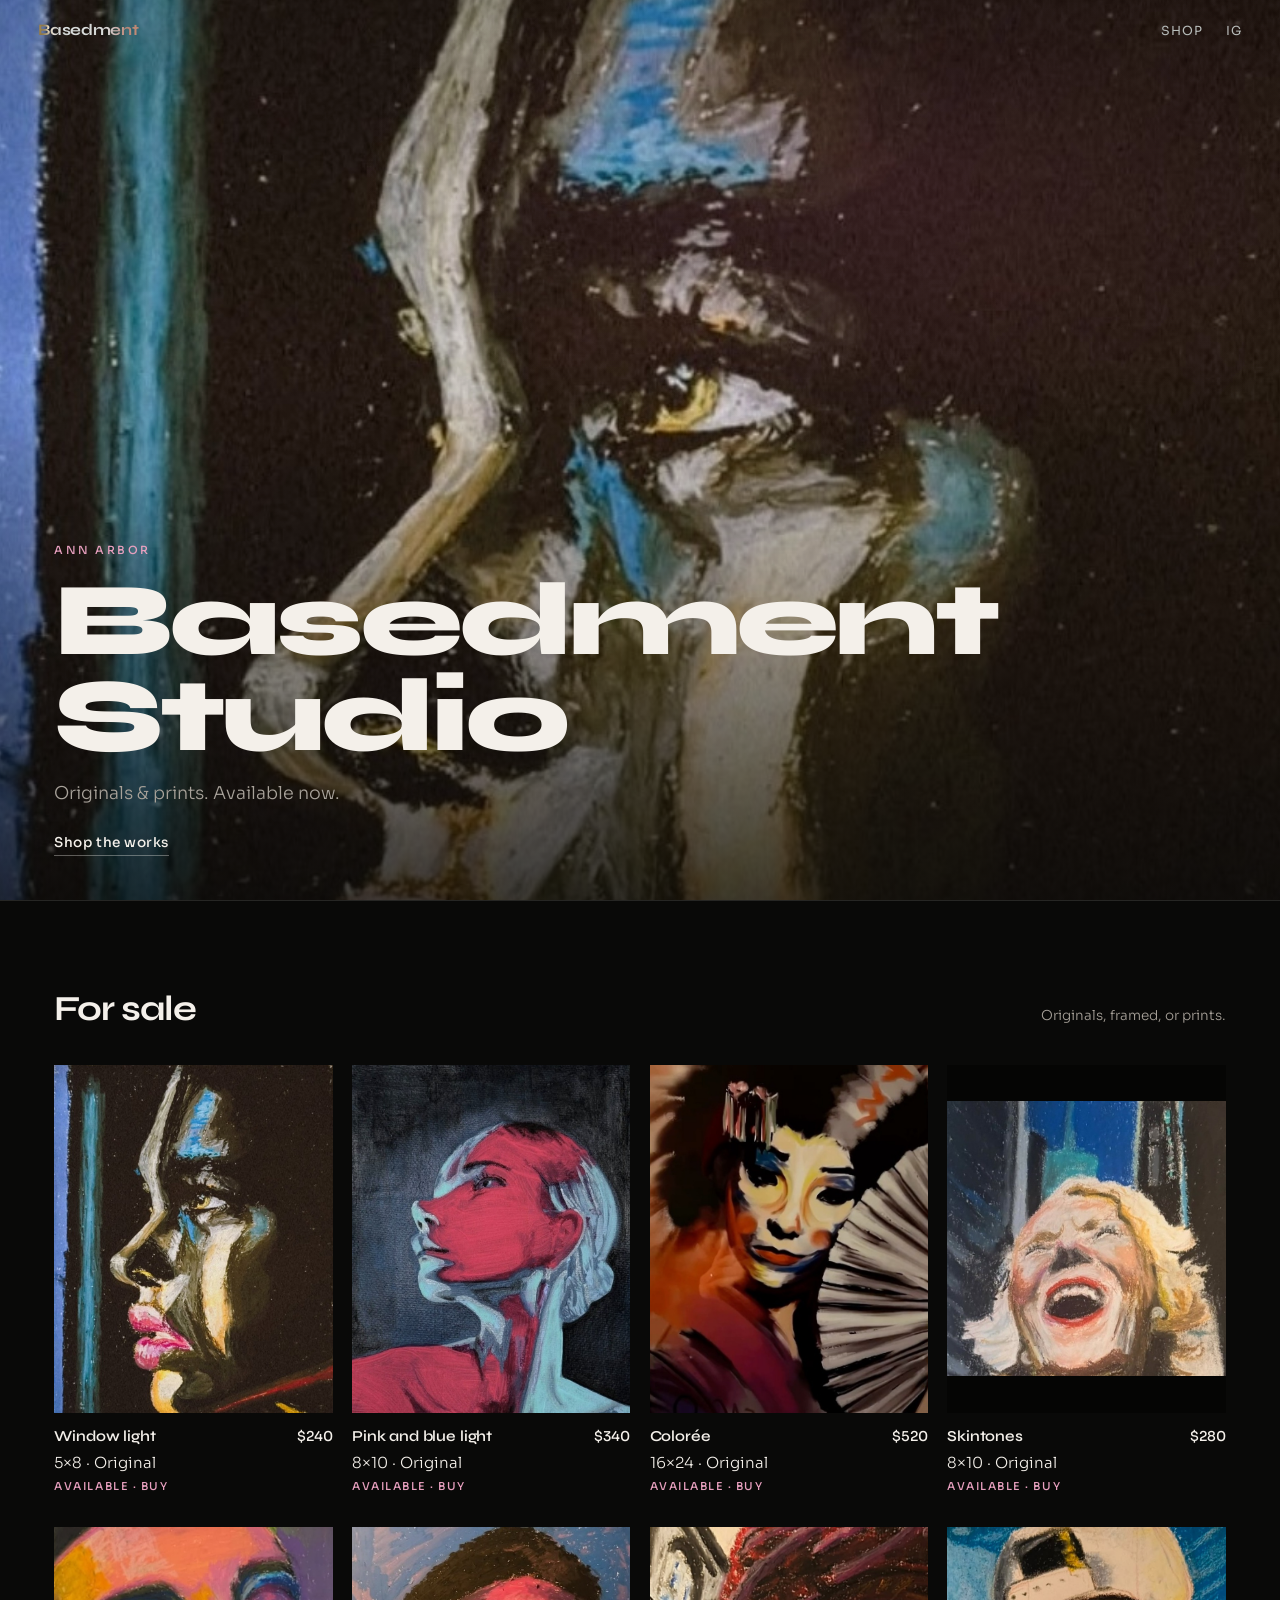
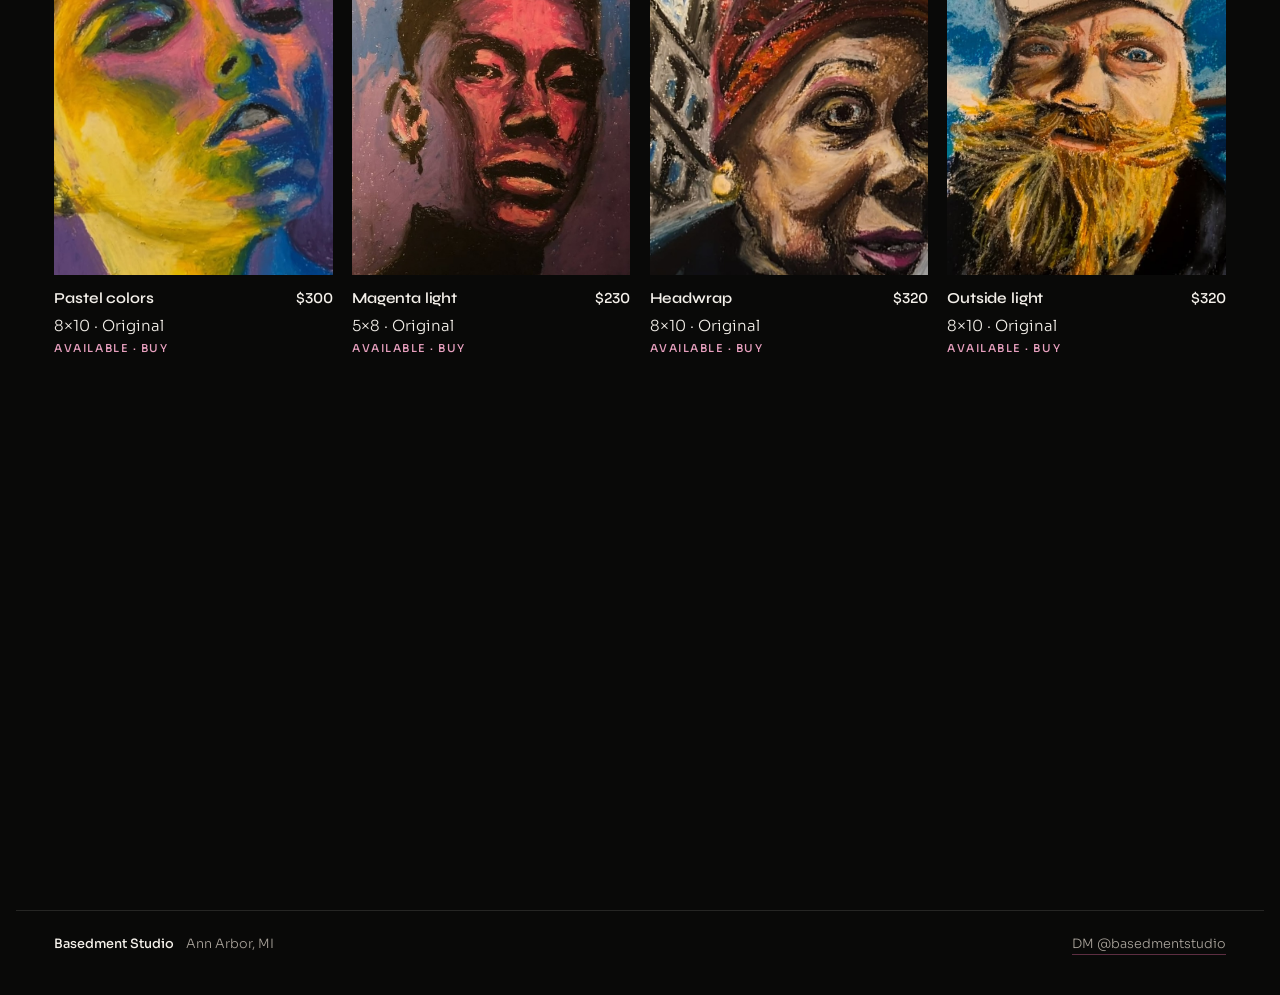
==== index.html @ 653992c4 "Mobile-first shop: sizes, framed/print pricing, fullscreen modal - Remove Warm light - Show size on " ====
<!DOCTYPE html>
<html lang="en">
  <head>
    <meta charset="utf-8" />
    <meta name="viewport" content="width=device-width, initial-scale=1, viewport-fit=cover" />
    <title>Basedment Studio — Works for sale</title>
    <meta
      name="description"
      content="Basedment Studio, Ann Arbor. Original paintings and prints for sale. Buy with Apple Pay or DM @basedmentstudio."
    />
    <meta name="theme-color" content="#090908" />
    <link rel="canonical" href="https://dlarbi.github.io/basedment-studios/" />
    <meta property="og:type" content="website" />
    <meta property="og:title" content="Basedment Studio" />
    <meta property="og:description" content="Originals and prints from Ann Arbor. Available now." />
    <meta property="og:image" content="https://dlarbi.github.io/basedment-studios/assets/og.jpg" />
    <meta property="og:url" content="https://dlarbi.github.io/basedment-studios/" />
    <meta name="twitter:card" content="summary_large_image" />
    <meta name="twitter:title" content="Basedment Studio" />
    <meta name="twitter:description" content="Originals and prints from Ann Arbor. Available now." />
    <meta name="twitter:image" content="https://dlarbi.github.io/basedment-studios/assets/og.jpg" />
    <link rel="icon" href="assets/og.jpg" type="image/jpeg" />
    <link rel="preconnect" href="https://fonts.googleapis.com" />
    <link rel="preconnect" href="https://fonts.gstatic.com" crossorigin />
    <link
      href="https://fonts.googleapis.com/css2?family=Syne:wght@500;600;700;800&family=Sora:wght@300;400;500;600&display=swap"
      rel="stylesheet"
    />
    <link rel="stylesheet" href="styles.css" />
  </head>
  <body>
    <a class="skip" href="#shop">Skip to shop</a>

    <header class="nav">
      <a class="nav__brand" href="#top">Basedment</a>
      <nav class="nav__links" aria-label="Primary">
        <a href="#shop">Shop</a>
        <a href="https://www.instagram.com/basedmentstudio/" target="_blank" rel="noopener noreferrer">IG</a>
      </nav>
    </header>

    <main id="top">
      <section class="hero" aria-label="Basedment Studio">
        <div class="hero__stage">
          <img
            class="hero__img"
            src="assets/hero.jpg"
            alt="Window light — oil pastel portrait available for sale"
            width="865"
            height="1124"
            fetchpriority="high"
          />
        </div>
        <div class="hero__copy">
          <p class="hero__kicker">Ann Arbor</p>
          <h1>
            <span class="hero__line1">Basedment</span>
            <span class="hero__line2">Studio</span>
          </h1>
          <p class="hero__sub">Originals &amp; prints. Available now.</p>
          <a class="text-link" href="#shop">Shop the works</a>
        </div>
      </section>

      <section id="shop" class="shop">
        <div class="shop__head">
          <h2>For sale</h2>
          <p>Originals, framed, or prints.</p>
        </div>
        <ul class="grid" id="grid"></ul>
      </section>
    </main>

    <footer class="foot">
      <div>
        <strong>Basedment Studio</strong>
        <span>Ann Arbor, MI</span>
      </div>
      <a href="https://ig.me/m/basedmentstudio" target="_blank" rel="noopener noreferrer">DM @basedmentstudio</a>
    </footer>

    <dialog class="sheet" id="sheet" aria-labelledby="sheet-title">
      <div class="sheet__layout">
        <button type="button" class="sheet__close" id="sheet-close" aria-label="Close">Close</button>

        <figure class="sheet__media">
          <img id="sheet-img" src="" alt="" />
        </figure>

        <div class="sheet__body">
          <p class="sheet__status" id="sheet-status">Available</p>
          <h2 id="sheet-title"></h2>
          <p class="sheet__meta" id="sheet-meta"></p>
          <p class="sheet__blurb" id="sheet-blurb"></p>

          <div class="sheet__prices" aria-label="Purchase options">
            <p class="sheet__prices-label">Choose an option</p>
            <div class="price-list" id="price-list"></div>
            <p class="sheet__print-note">Prints available in 5×8 or 8×10.</p>
          </div>

          <div class="sheet__actions">
            <button type="button" class="apple-pay" id="apple-pay" aria-label="Buy with Apple Pay">
              <span>Buy with</span>
              <span class="apple-pay__word">Apple&nbsp;Pay</span>
            </button>
            <button type="button" class="ghost-btn" id="learn-more">Learn more</button>
          </div>

          <div class="sheet__more" id="more-panel" hidden>
            <p>
              Each original is one of one, made in Ann Arbor.
              Prints ship in 5×8 or 8×10. Questions —
              <a href="https://ig.me/m/basedmentstudio" target="_blank" rel="noopener noreferrer">DM @basedmentstudio</a>.
            </p>
          </div>

          <p class="sheet__note" id="pay-note" hidden></p>
        </div>
      </div>
    </dialog>

    <script src="main.js" defer></script>
  </body>
</html>
---- styles.css ----
:root {
  --void: #090908;
  --ink: #121110;
  --fog: #a8a29a;
  --bone: #f4f0ea;
  --line: rgba(244, 240, 234, 0.12);
  --rose: #c45b8a;
  --rose-soft: #e8a0bf;
  --font-display: "Syne", system-ui, sans-serif;
  --font-body: "Sora", system-ui, sans-serif;
  --ease: cubic-bezier(0.22, 1, 0.36, 1);
  --pad: clamp(1.1rem, 3.5vw, 2.4rem);
  --max: 78rem;
}

*,
*::before,
*::after {
  box-sizing: border-box;
}

html {
  scroll-behavior: smooth;
}

body {
  margin: 0;
  min-height: 100vh;
  color: var(--bone);
  background: var(--void);
  font-family: var(--font-body);
  font-size: 0.95rem;
  font-weight: 300;
  line-height: 1.55;
  -webkit-font-smoothing: antialiased;
}

img {
  display: block;
  max-width: 100%;
  height: auto;
}

a {
  color: inherit;
}

.skip {
  position: absolute;
  left: -999px;
  top: 0;
  background: var(--bone);
  color: var(--void);
  padding: 0.7rem 1rem;
  z-index: 100;
}

.skip:focus {
  left: 1rem;
  top: 1rem;
}

/* Nav */
.nav {
  position: fixed;
  inset: 0 0 auto;
  z-index: 30;
  display: flex;
  align-items: baseline;
  justify-content: space-between;
  padding: 1.15rem var(--pad);
  mix-blend-mode: difference;
}

.nav__brand {
  font-family: var(--font-display);
  font-weight: 700;
  font-size: 1rem;
  letter-spacing: -0.02em;
  text-decoration: none;
}

.nav__links {
  display: flex;
  gap: 1.4rem;
}

.nav__links a {
  font-size: 0.78rem;
  font-weight: 400;
  letter-spacing: 0.08em;
  text-transform: uppercase;
  text-decoration: none;
  opacity: 0.85;
}

.nav__links a:hover {
  opacity: 1;
}

/* Hero — one composition */
.hero {
  min-height: 100svh;
  display: grid;
  grid-template-columns: 1fr;
  align-items: end;
  position: relative;
  overflow: hidden;
}

.hero__stage {
  position: absolute;
  inset: 0;
  background: var(--ink);
}

.hero__img {
  width: 100%;
  height: 100%;
  object-fit: cover;
  object-position: center 30%;
  transform: scale(1.04);
  animation: drift 22s var(--ease) infinite alternate;
  filter: saturate(1.05) contrast(1.03);
}

@keyframes drift {
  from {
    transform: scale(1.04) translate3d(0, 0, 0);
  }
  to {
    transform: scale(1.1) translate3d(-1.2%, -0.8%, 0);
  }
}

.hero__stage::after {
  content: "";
  position: absolute;
  inset: 0;
  background:
    linear-gradient(180deg, rgba(9, 9, 8, 0.25) 0%, rgba(9, 9, 8, 0.05) 40%, rgba(9, 9, 8, 0.78) 100%),
    radial-gradient(60% 45% at 70% 20%, rgba(196, 91, 138, 0.16), transparent 70%);
}

.hero__copy {
  position: relative;
  z-index: 1;
  width: min(100%, var(--max));
  margin: 0 auto;
  padding: 7rem var(--pad) 2.75rem;
}

.hero__kicker {
  margin: 0 0 0.85rem;
  font-size: 0.7rem;
  font-weight: 500;
  letter-spacing: 0.22em;
  text-transform: uppercase;
  color: var(--rose-soft);
  opacity: 0;
  animation: rise 0.9s var(--ease) 0.1s forwards;
}

.hero h1 {
  margin: 0;
  font-family: var(--font-display);
  font-weight: 800;
  font-size: clamp(3rem, 10vw, 6.5rem);
  line-height: 0.92;
  letter-spacing: -0.04em;
  max-width: 10ch;
  opacity: 0;
  animation: rise 1s var(--ease) 0.22s forwards;
}

.hero__sub {
  margin: 1rem 0 0;
  color: var(--fog);
  font-size: clamp(0.95rem, 2vw, 1.1rem);
  max-width: 24ch;
  opacity: 0;
  animation: rise 1s var(--ease) 0.36s forwards;
}

.text-link {
  display: inline-block;
  margin-top: 1.5rem;
  font-size: 0.85rem;
  font-weight: 500;
  letter-spacing: 0.04em;
  text-decoration: none;
  border-bottom: 1px solid rgba(244, 240, 234, 0.35);
  padding-bottom: 0.15rem;
  opacity: 0;
  animation: rise 1s var(--ease) 0.48s forwards;
}

.text-link:hover {
  border-color: var(--rose-soft);
  color: var(--rose-soft);
}

@keyframes rise {
  from {
    opacity: 0;
    transform: translateY(0.9rem);
  }
  to {
    opacity: 1;
    transform: translateY(0);
  }
}

/* Shop */
.shop {
  padding: clamp(3.5rem, 9vh, 5.5rem) 0 clamp(4rem, 10vh, 6rem);
  border-top: 1px solid var(--line);
}

.shop__head {
  width: min(100%, var(--max));
  margin: 0 auto 1.75rem;
  padding: 0 var(--pad);
  display: flex;
  align-items: baseline;
  justify-content: space-between;
  gap: 1rem;
  flex-wrap: wrap;
}

.shop__head h2 {
  margin: 0;
  font-family: var(--font-display);
  font-weight: 700;
  font-size: clamp(1.6rem, 3.5vw, 2.2rem);
  letter-spacing: -0.03em;
}

.shop__head p {
  margin: 0;
  color: var(--fog);
  font-size: 0.85rem;
}

.grid {
  list-style: none;
  margin: 0 auto;
  padding: 0 var(--pad);
  width: min(100%, var(--max));
  display: grid;
  grid-template-columns: repeat(2, 1fr);
  gap: clamp(1.25rem, 2.5vw, 2rem) clamp(0.75rem, 1.5vw, 1.25rem);
}

@media (min-width: 800px) {
  .grid {
    grid-template-columns: repeat(3, 1fr);
  }
}

@media (min-width: 1200px) {
  .grid {
    grid-template-columns: repeat(4, 1fr);
  }
}

.card {
  margin: 0;
  padding: 0;
  background: transparent;
  border: 0;
  width: 100%;
  text-align: left;
  color: inherit;
  cursor: pointer;
  font: inherit;
  opacity: 0;
  transform: translateY(1rem);
  transition: opacity 0.65s var(--ease), transform 0.65s var(--ease);
}

.card.is-in {
  opacity: 1;
  transform: none;
}

.card__frame {
  overflow: hidden;
  background: #050504;
  aspect-ratio: 4 / 5;
  display: grid;
  place-items: center;
}

.card__frame img {
  width: 100%;
  height: 100%;
  object-fit: contain;
  transition: transform 0.8s var(--ease);
}

.card:hover img,
.card:focus-visible img {
  transform: scale(1.02);
}

.card__meta {
  display: grid;
  gap: 0.2rem;
  padding-top: 0.75rem;
}

.card__row {
  display: flex;
  justify-content: space-between;
  align-items: baseline;
  gap: 0.5rem;
}

.card__title {
  font-family: var(--font-display);
  font-weight: 600;
  font-size: 0.95rem;
  letter-spacing: -0.01em;
}

.card__price {
  font-size: 0.85rem;
  font-weight: 500;
  white-space: nowrap;
}

.card__avail {
  font-size: 0.68rem;
  font-weight: 500;
  letter-spacing: 0.14em;
  text-transform: uppercase;
  color: var(--rose-soft);
}

/* Footer */
.foot {
  width: min(100%, var(--max));
  margin: 0 auto;
  padding: 1.5rem var(--pad) 2.5rem;
  display: flex;
  justify-content: space-between;
  gap: 1rem;
  flex-wrap: wrap;
  border-top: 1px solid var(--line);
  font-size: 0.8rem;
  color: var(--fog);
}

.foot div {
  display: flex;
  gap: 0.75rem;
  flex-wrap: wrap;
}

.foot strong {
  color: var(--bone);
  font-weight: 500;
}

.foot a {
  text-decoration: none;
  border-bottom: 1px solid rgba(196, 91, 138, 0.45);
}

.foot a:hover {
  color: var(--rose-soft);
}

/* Product sheet */
.sheet {
  border: 0;
  padding: 0;
  width: min(96vw, 56rem);
  max-height: min(92vh, 44rem);
  background: var(--ink);
  color: var(--bone);
  box-shadow: 0 30px 80px rgba(0, 0, 0, 0.55);
}

.sheet::backdrop {
  background: rgba(9, 9, 8, 0.72);
  backdrop-filter: blur(6px);
}

.sheet__layout {
  display: grid;
  grid-template-columns: 1fr;
  position: relative;
}

@media (min-width: 760px) {
  .sheet__layout {
    grid-template-columns: 1.05fr 0.95fr;
    min-height: 28rem;
  }
}

.sheet__close {
  position: absolute;
  top: 0.65rem;
  right: 0.75rem;
  z-index: 2;
  width: 2.2rem;
  height: 2.2rem;
  border: 0;
  background: rgba(9, 9, 8, 0.45);
  color: var(--bone);
  font-size: 1.4rem;
  line-height: 1;
  cursor: pointer;
}

.sheet__media {
  margin: 0;
  background: #050504;
  min-height: 16rem;
  display: grid;
  place-items: center;
}

.sheet__media img {
  width: 100%;
  height: auto;
  max-height: min(52vh, 28rem);
  object-fit: contain;
}

@media (min-width: 760px) {
  .sheet__media {
    position: relative;
    min-height: 100%;
    place-items: stretch;
  }

  .sheet__media img {
    max-height: none;
    height: 100%;
    width: 100%;
    object-fit: contain;
    position: absolute;
    inset: 0;
  }
}

.sheet__body {
  padding: clamp(1.25rem, 3vw, 2rem);
  display: flex;
  flex-direction: column;
  justify-content: center;
}

.sheet__status {
  margin: 0 0 0.55rem;
  font-size: 0.68rem;
  font-weight: 500;
  letter-spacing: 0.16em;
  text-transform: uppercase;
  color: var(--rose-soft);
}

.sheet__body h2 {
  margin: 0;
  font-family: var(--font-display);
  font-weight: 700;
  font-size: clamp(1.6rem, 3vw, 2.1rem);
  letter-spacing: -0.03em;
  line-height: 1.05;
}

.sheet__meta {
  margin: 0.45rem 0 0;
  color: var(--fog);
  font-size: 0.85rem;
}

.sheet__price {
  margin: 1rem 0 0;
  font-family: var(--font-display);
  font-weight: 600;
  font-size: 1.35rem;
  letter-spacing: -0.02em;
}

.sheet__blurb {
  margin: 0.75rem 0 0;
  color: var(--fog);
  font-size: 0.9rem;
  max-width: 34ch;
}

.sheet__actions {
  display: grid;
  gap: 0.65rem;
  margin-top: 1.5rem;
}

.apple-pay {
  appearance: none;
  border: 0;
  border-radius: 0.5rem;
  background: #000;
  color: #fff;
  height: 2.85rem;
  padding: 0 1rem;
  display: inline-flex;
  align-items: center;
  justify-content: center;
  gap: 0.35rem;
  font-family: -apple-system, BlinkMacSystemFont, "SF Pro Text", "Sora", sans-serif;
  font-size: 1rem;
  font-weight: 500;
  cursor: pointer;
  box-shadow: inset 0 0 0 0.5px rgba(255, 255, 255, 0.2);
  transition: transform 0.2s var(--ease), opacity 0.2s var(--ease);
}

.apple-pay:hover {
  opacity: 0.92;
}

.apple-pay:active {
  transform: scale(0.985);
}

.apple-pay__word {
  font-weight: 600;
  letter-spacing: -0.01em;
}

.ghost-btn {
  appearance: none;
  border: 1px solid var(--line);
  background: transparent;
  color: var(--bone);
  height: 2.65rem;
  font-family: var(--font-body);
  font-size: 0.85rem;
  font-weight: 500;
  letter-spacing: 0.04em;
  cursor: pointer;
  transition: border-color 0.2s var(--ease), color 0.2s var(--ease);
}

.ghost-btn:hover {
  border-color: rgba(244, 240, 234, 0.4);
}

.sheet__more {
  margin-top: 1rem;
  padding-top: 1rem;
  border-top: 1px solid var(--line);
  color: var(--fog);
  font-size: 0.85rem;
}

.sheet__more a {
  color: var(--rose-soft);
}

.sheet__note {
  margin: 1rem 0 0;
  padding: 0.85rem 0.95rem;
  background: rgba(196, 91, 138, 0.12);
  border: 1px solid rgba(196, 91, 138, 0.28);
  font-size: 0.82rem;
  color: var(--bone);
}

@media (prefers-reduced-motion: reduce) {
  html {
    scroll-behavior: auto;
  }

  .hero__img,
  .hero__kicker,
  .hero h1,
  .hero__sub,
  .text-link,
  .card,
  .card__frame img {
    animation: none !important;
    transition: none !important;
    opacity: 1 !important;
    transform: none !important;
  }
}
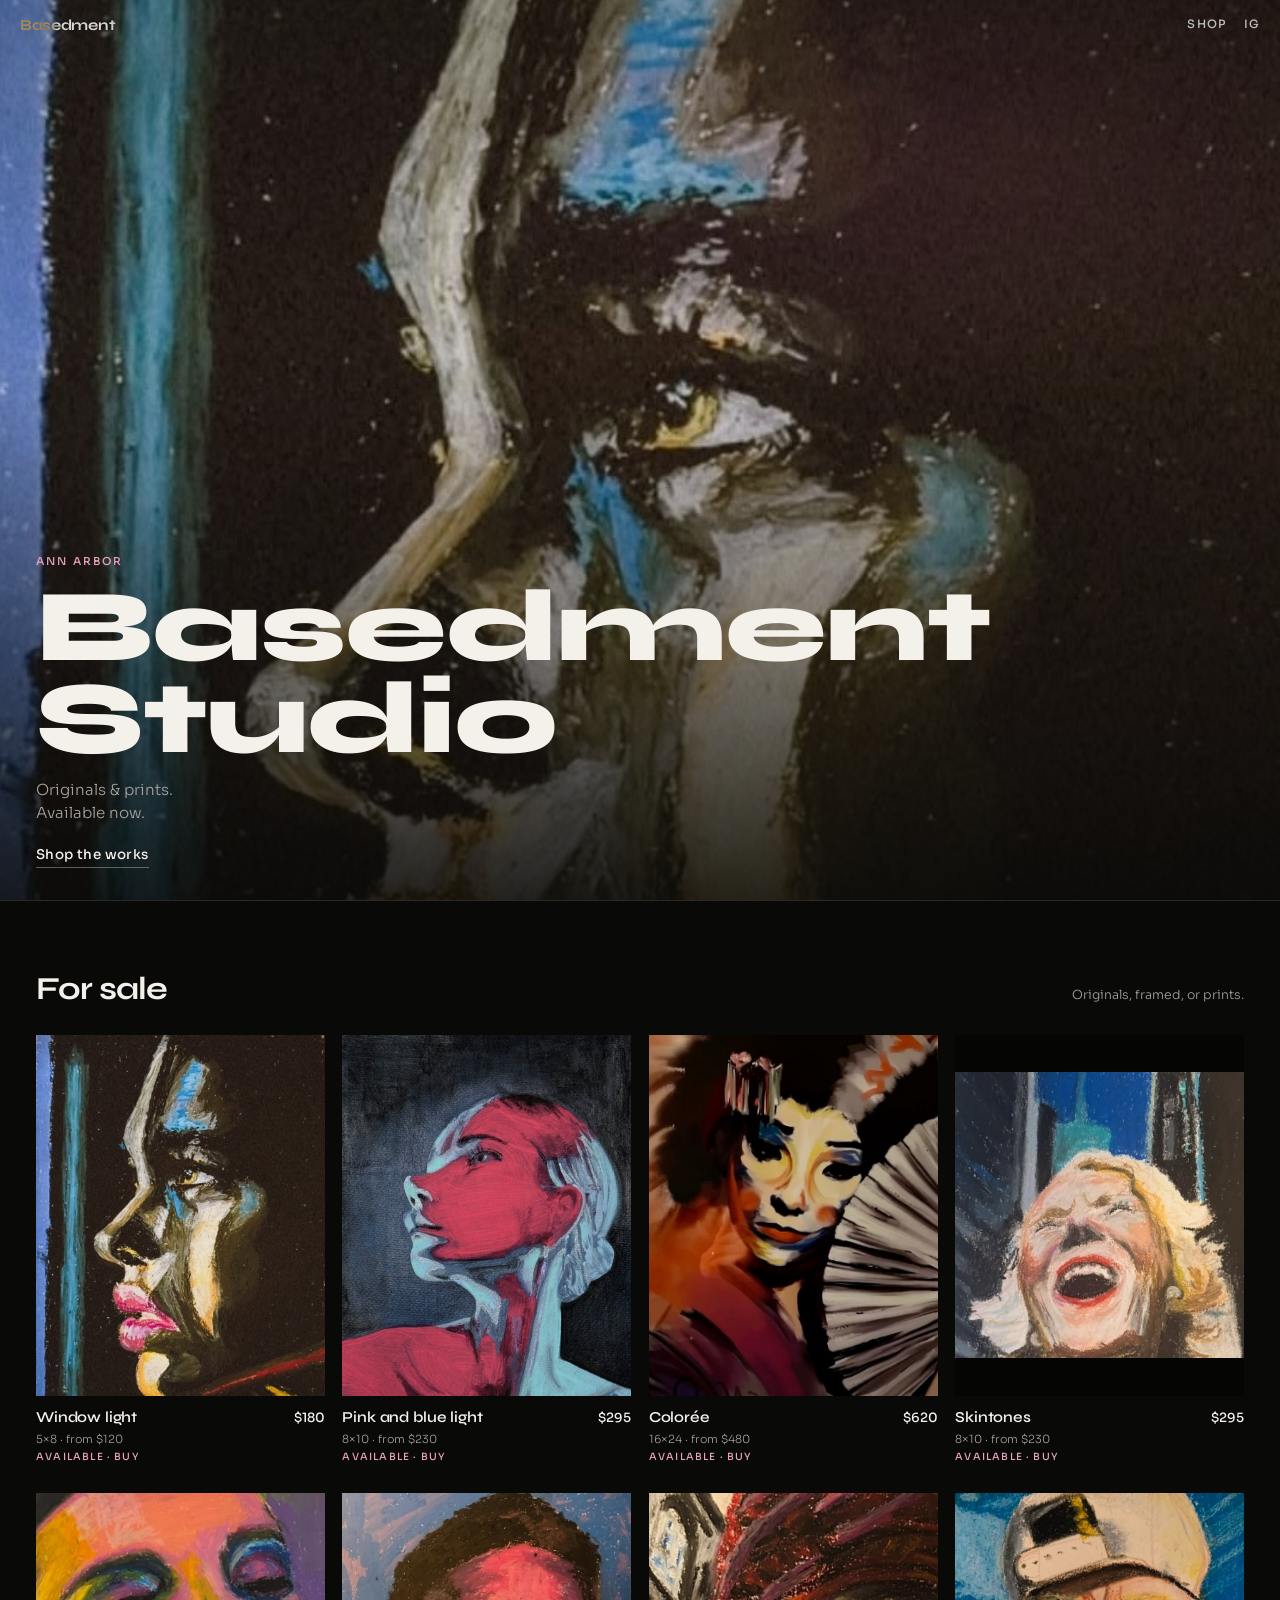
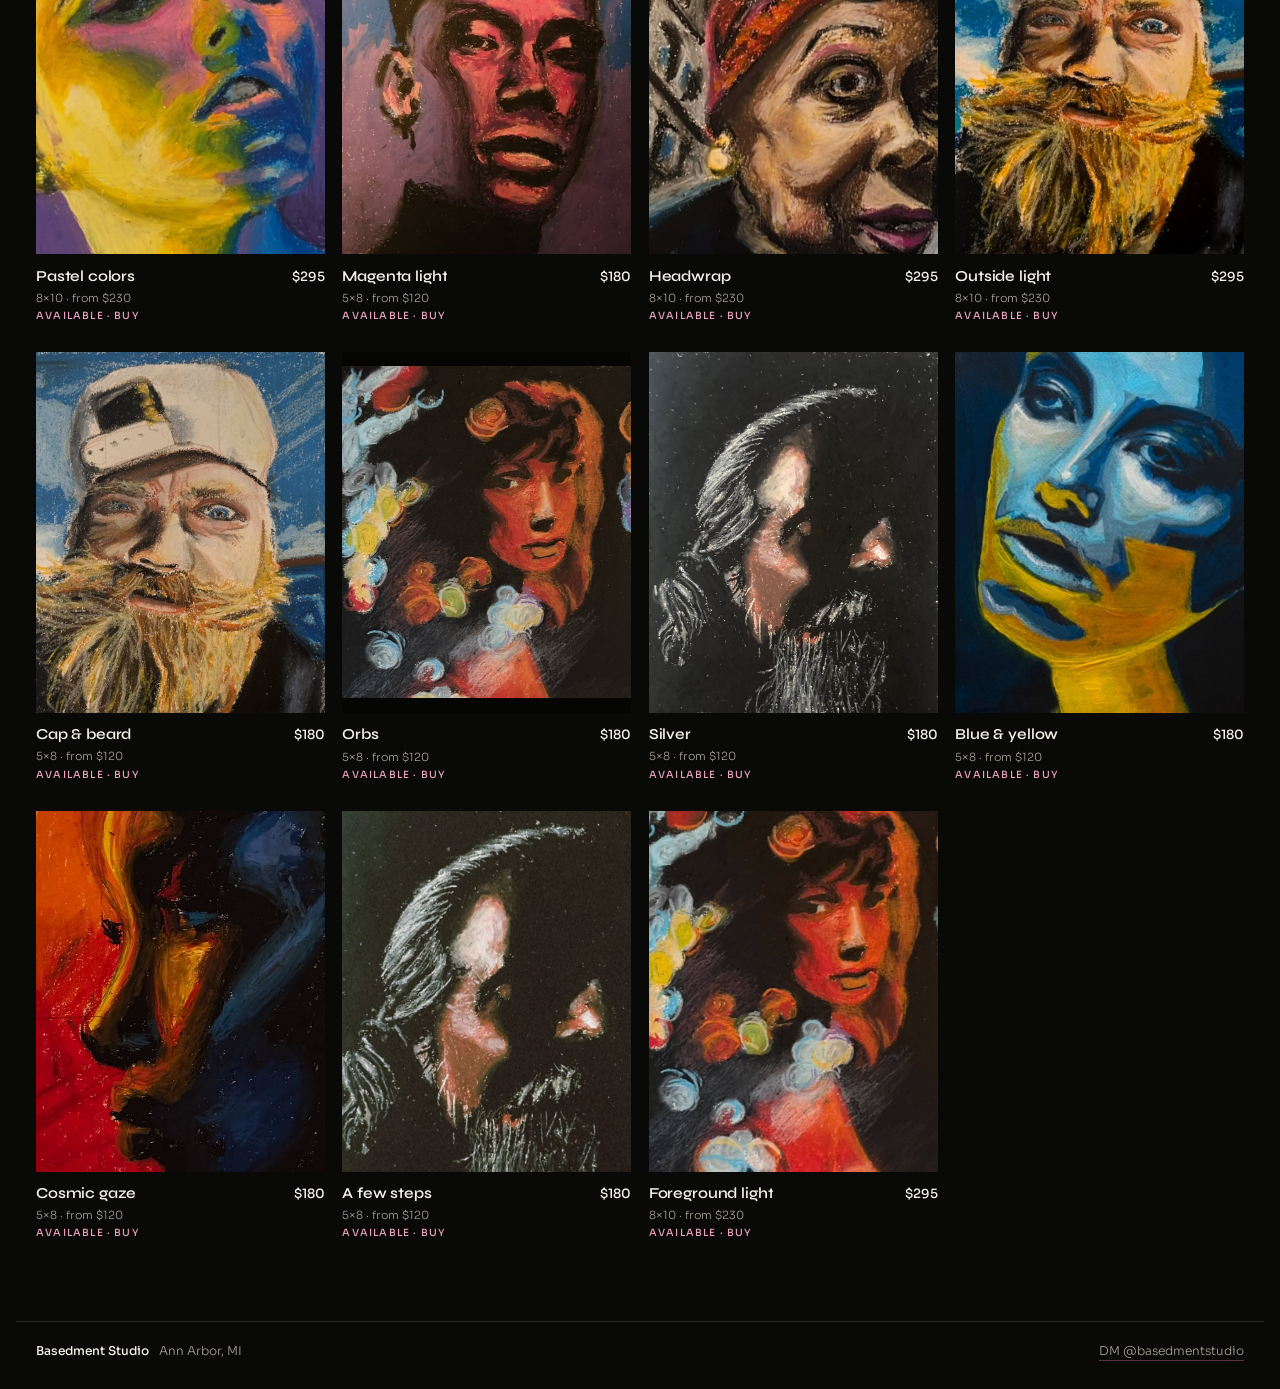
==== commit b0c9482b: "Fullscreen product sheet with bottom opacity overlay Art fills the viewport edge-to-edge; title, opt" ====
--- a/index.html
+++ b/index.html
@@ -26,7 +26,7 @@
       href="https://fonts.googleapis.com/css2?family=Syne:wght@500;600;700;800&family=Sora:wght@300;400;500;600&display=swap"
       rel="stylesheet"
     />
-    <link rel="stylesheet" href="styles.css" />
+    <link rel="stylesheet" href="styles.css?v=sheet-overlay" />
   </head>
   <body>
     <a class="skip" href="#shop">Skip to shop</a>
--- a/styles.css
+++ b/styles.css
@@ -3,13 +3,15 @@
   --ink: #121110;
   --fog: #a8a29a;
   --bone: #f4f0ea;
-  --line: rgba(244, 240, 234, 0.12);
+  --line: rgba(244, 240, 234, 0.14);
   --rose: #c45b8a;
   --rose-soft: #e8a0bf;
   --font-display: "Syne", system-ui, sans-serif;
   --font-body: "Sora", system-ui, sans-serif;
   --ease: cubic-bezier(0.22, 1, 0.36, 1);
-  --pad: clamp(1.1rem, 3.5vw, 2.4rem);
+  --pad: max(1rem, env(safe-area-inset-left, 0px));
+  --pad-r: max(1rem, env(safe-area-inset-right, 0px));
+  --pad-y: max(1rem, env(safe-area-inset-bottom, 0px));
   --max: 78rem;
 }
 
@@ -21,18 +23,24 @@
 
 html {
   scroll-behavior: smooth;
+  -webkit-text-size-adjust: 100%;
 }
 
 body {
   margin: 0;
-  min-height: 100vh;
+  min-height: 100svh;
   color: var(--bone);
   background: var(--void);
   font-family: var(--font-body);
   font-size: 0.95rem;
   font-weight: 300;
-  line-height: 1.55;
+  line-height: 1.5;
   -webkit-font-smoothing: antialiased;
+  overflow-x: hidden;
+}
+
+body.sheet-open {
+  overflow: hidden;
 }
 
 img {
@@ -66,43 +74,38 @@
   inset: 0 0 auto;
   z-index: 30;
   display: flex;
-  align-items: baseline;
+  align-items: center;
   justify-content: space-between;
-  padding: 1.15rem var(--pad);
+  padding: calc(0.85rem + env(safe-area-inset-top, 0px)) var(--pad-r) 0.85rem var(--pad);
   mix-blend-mode: difference;
 }
 
 .nav__brand {
   font-family: var(--font-display);
   font-weight: 700;
-  font-size: 1rem;
+  font-size: 0.95rem;
   letter-spacing: -0.02em;
   text-decoration: none;
 }
 
 .nav__links {
   display: flex;
-  gap: 1.4rem;
+  gap: 1.1rem;
 }
 
 .nav__links a {
-  font-size: 0.78rem;
-  font-weight: 400;
-  letter-spacing: 0.08em;
+  font-size: 0.72rem;
+  font-weight: 500;
+  letter-spacing: 0.1em;
   text-transform: uppercase;
   text-decoration: none;
-  opacity: 0.85;
-}
-
-.nav__links a:hover {
-  opacity: 1;
-}
-
-/* Hero — one composition */
+  opacity: 0.88;
+}
+
+/* Hero */
 .hero {
   min-height: 100svh;
   display: grid;
-  grid-template-columns: 1fr;
   align-items: end;
   position: relative;
   overflow: hidden;
@@ -118,18 +121,17 @@
   width: 100%;
   height: 100%;
   object-fit: cover;
-  object-position: center 30%;
-  transform: scale(1.04);
+  object-position: center 28%;
+  transform: scale(1.03);
   animation: drift 22s var(--ease) infinite alternate;
-  filter: saturate(1.05) contrast(1.03);
 }
 
 @keyframes drift {
   from {
-    transform: scale(1.04) translate3d(0, 0, 0);
+    transform: scale(1.03) translate3d(0, 0, 0);
   }
   to {
-    transform: scale(1.1) translate3d(-1.2%, -0.8%, 0);
+    transform: scale(1.08) translate3d(-1%, -0.6%, 0);
   }
 }
 
@@ -138,23 +140,25 @@
   position: absolute;
   inset: 0;
   background:
-    linear-gradient(180deg, rgba(9, 9, 8, 0.25) 0%, rgba(9, 9, 8, 0.05) 40%, rgba(9, 9, 8, 0.78) 100%),
-    radial-gradient(60% 45% at 70% 20%, rgba(196, 91, 138, 0.16), transparent 70%);
+    linear-gradient(180deg, rgba(9, 9, 8, 0.28) 0%, rgba(9, 9, 8, 0.08) 38%, rgba(9, 9, 8, 0.88) 100%),
+    radial-gradient(55% 40% at 75% 18%, rgba(196, 91, 138, 0.14), transparent 70%);
 }
 
 .hero__copy {
   position: relative;
   z-index: 1;
-  width: min(100%, var(--max));
+  width: 100%;
+  max-width: var(--max);
   margin: 0 auto;
-  padding: 7rem var(--pad) 2.75rem;
+  padding: 6.5rem var(--pad-r) calc(2rem + env(safe-area-inset-bottom, 0px)) var(--pad);
+  overflow: hidden;
 }
 
 .hero__kicker {
-  margin: 0 0 0.85rem;
-  font-size: 0.7rem;
-  font-weight: 500;
-  letter-spacing: 0.22em;
+  margin: 0 0 0.7rem;
+  font-size: 0.68rem;
+  font-weight: 500;
+  letter-spacing: 0.2em;
   text-transform: uppercase;
   color: var(--rose-soft);
   opacity: 0;
@@ -165,45 +169,48 @@
   margin: 0;
   font-family: var(--font-display);
   font-weight: 800;
-  font-size: clamp(3rem, 10vw, 6.5rem);
-  line-height: 0.92;
-  letter-spacing: -0.04em;
-  max-width: 10ch;
+  line-height: 0.9;
+  letter-spacing: -0.045em;
+  max-width: 100%;
   opacity: 0;
   animation: rise 1s var(--ease) 0.22s forwards;
 }
 
+.hero__line1,
+.hero__line2 {
+  display: block;
+  width: 100%;
+  font-size: clamp(2.35rem, 12.2vw, 6.4rem);
+  overflow-wrap: anywhere;
+  word-break: break-word;
+}
+
 .hero__sub {
-  margin: 1rem 0 0;
-  color: var(--fog);
-  font-size: clamp(0.95rem, 2vw, 1.1rem);
-  max-width: 24ch;
+  margin: 0.9rem 0 0;
+  color: var(--fog);
+  font-size: 0.95rem;
+  max-width: 18ch;
   opacity: 0;
   animation: rise 1s var(--ease) 0.36s forwards;
 }
 
 .text-link {
   display: inline-block;
-  margin-top: 1.5rem;
-  font-size: 0.85rem;
-  font-weight: 500;
-  letter-spacing: 0.04em;
+  margin-top: 1.25rem;
+  font-size: 0.84rem;
+  font-weight: 500;
+  letter-spacing: 0.03em;
   text-decoration: none;
   border-bottom: 1px solid rgba(244, 240, 234, 0.35);
-  padding-bottom: 0.15rem;
+  padding-bottom: 0.12rem;
   opacity: 0;
   animation: rise 1s var(--ease) 0.48s forwards;
-}
-
-.text-link:hover {
-  border-color: var(--rose-soft);
-  color: var(--rose-soft);
 }
 
 @keyframes rise {
   from {
     opacity: 0;
-    transform: translateY(0.9rem);
+    transform: translateY(0.85rem);
   }
   to {
     opacity: 1;
@@ -213,55 +220,43 @@
 
 /* Shop */
 .shop {
-  padding: clamp(3.5rem, 9vh, 5.5rem) 0 clamp(4rem, 10vh, 6rem);
+  padding: 3rem 0 3.5rem;
   border-top: 1px solid var(--line);
 }
 
 .shop__head {
   width: min(100%, var(--max));
-  margin: 0 auto 1.75rem;
-  padding: 0 var(--pad);
+  margin: 0 auto 1.35rem;
+  padding: 0 var(--pad-r) 0 var(--pad);
   display: flex;
   align-items: baseline;
   justify-content: space-between;
-  gap: 1rem;
-  flex-wrap: wrap;
+  gap: 0.75rem;
 }
 
 .shop__head h2 {
   margin: 0;
   font-family: var(--font-display);
   font-weight: 700;
-  font-size: clamp(1.6rem, 3.5vw, 2.2rem);
+  font-size: 1.55rem;
   letter-spacing: -0.03em;
 }
 
 .shop__head p {
   margin: 0;
   color: var(--fog);
-  font-size: 0.85rem;
+  font-size: 0.78rem;
+  text-align: right;
 }
 
 .grid {
   list-style: none;
   margin: 0 auto;
-  padding: 0 var(--pad);
+  padding: 0 var(--pad-r) 0 var(--pad);
   width: min(100%, var(--max));
   display: grid;
-  grid-template-columns: repeat(2, 1fr);
-  gap: clamp(1.25rem, 2.5vw, 2rem) clamp(0.75rem, 1.5vw, 1.25rem);
-}
-
-@media (min-width: 800px) {
-  .grid {
-    grid-template-columns: repeat(3, 1fr);
-  }
-}
-
-@media (min-width: 1200px) {
-  .grid {
-    grid-template-columns: repeat(4, 1fr);
-  }
+  grid-template-columns: repeat(2, minmax(0, 1fr));
+  gap: 1.35rem 0.7rem;
 }
 
 .card {
@@ -270,13 +265,15 @@
   background: transparent;
   border: 0;
   width: 100%;
+  min-width: 0;
   text-align: left;
   color: inherit;
   cursor: pointer;
   font: inherit;
   opacity: 0;
-  transform: translateY(1rem);
-  transition: opacity 0.65s var(--ease), transform 0.65s var(--ease);
+  transform: translateY(0.85rem);
+  transition: opacity 0.6s var(--ease), transform 0.6s var(--ease);
+  -webkit-tap-highlight-color: transparent;
 }
 
 .card.is-in {
@@ -296,44 +293,50 @@
   width: 100%;
   height: 100%;
   object-fit: contain;
-  transition: transform 0.8s var(--ease);
-}
-
-.card:hover img,
-.card:focus-visible img {
-  transform: scale(1.02);
 }
 
 .card__meta {
   display: grid;
-  gap: 0.2rem;
-  padding-top: 0.75rem;
+  gap: 0.15rem;
+  padding-top: 0.65rem;
+  min-width: 0;
 }
 
 .card__row {
   display: flex;
   justify-content: space-between;
   align-items: baseline;
-  gap: 0.5rem;
+  gap: 0.4rem;
+  min-width: 0;
 }
 
 .card__title {
   font-family: var(--font-display);
   font-weight: 600;
-  font-size: 0.95rem;
+  font-size: 0.86rem;
   letter-spacing: -0.01em;
+  min-width: 0;
+  overflow: hidden;
+  text-overflow: ellipsis;
+  white-space: nowrap;
 }
 
 .card__price {
-  font-size: 0.85rem;
+  font-size: 0.8rem;
   font-weight: 500;
   white-space: nowrap;
+  flex-shrink: 0;
+}
+
+.card__size {
+  font-size: 0.7rem;
+  color: var(--fog);
 }
 
 .card__avail {
-  font-size: 0.68rem;
-  font-weight: 500;
-  letter-spacing: 0.14em;
+  font-size: 0.62rem;
+  font-weight: 500;
+  letter-spacing: 0.12em;
   text-transform: uppercase;
   color: var(--rose-soft);
 }
@@ -342,19 +345,19 @@
 .foot {
   width: min(100%, var(--max));
   margin: 0 auto;
-  padding: 1.5rem var(--pad) 2.5rem;
+  padding: 1.25rem var(--pad-r) calc(1.75rem + env(safe-area-inset-bottom, 0px)) var(--pad);
   display: flex;
   justify-content: space-between;
-  gap: 1rem;
+  gap: 0.75rem;
   flex-wrap: wrap;
   border-top: 1px solid var(--line);
-  font-size: 0.8rem;
+  font-size: 0.76rem;
   color: var(--fog);
 }
 
 .foot div {
   display: flex;
-  gap: 0.75rem;
+  gap: 0.65rem;
   flex-wrap: wrap;
 }
 
@@ -368,136 +371,204 @@
   border-bottom: 1px solid rgba(196, 91, 138, 0.45);
 }
 
-.foot a:hover {
-  color: var(--rose-soft);
-}
-
-/* Product sheet */
+/* Fullscreen product sheet — art edge-to-edge, copy on bottom overlay */
 .sheet {
   border: 0;
   padding: 0;
-  width: min(96vw, 56rem);
-  max-height: min(92vh, 44rem);
-  background: var(--ink);
+  margin: 0;
+  width: 100vw;
+  max-width: 100vw;
+  height: 100%;
+  height: 100dvh;
+  max-height: 100%;
+  max-height: 100dvh;
+  background: #050504;
   color: var(--bone);
-  box-shadow: 0 30px 80px rgba(0, 0, 0, 0.55);
+  overflow: hidden;
+}
+
+.sheet[open] {
+  display: flex;
 }
 
 .sheet::backdrop {
-  background: rgba(9, 9, 8, 0.72);
-  backdrop-filter: blur(6px);
+  background: #090908;
 }
 
 .sheet__layout {
-  display: grid;
-  grid-template-columns: 1fr;
   position: relative;
-}
-
-@media (min-width: 760px) {
-  .sheet__layout {
-    grid-template-columns: 1.05fr 0.95fr;
-    min-height: 28rem;
-  }
+  width: 100%;
+  height: 100%;
+  max-height: 100dvh;
+  overflow: hidden;
 }
 
 .sheet__close {
   position: absolute;
-  top: 0.65rem;
-  right: 0.75rem;
-  z-index: 2;
-  width: 2.2rem;
+  top: calc(0.65rem + env(safe-area-inset-top, 0px));
+  right: max(0.75rem, env(safe-area-inset-right, 0px));
+  z-index: 5;
   height: 2.2rem;
-  border: 0;
-  background: rgba(9, 9, 8, 0.45);
+  padding: 0 0.85rem;
+  border: 1px solid rgba(244, 240, 234, 0.28);
+  background: rgba(9, 9, 8, 0.55);
   color: var(--bone);
-  font-size: 1.4rem;
-  line-height: 1;
+  font-family: var(--font-body);
+  font-size: 0.78rem;
+  font-weight: 500;
+  letter-spacing: 0.04em;
   cursor: pointer;
+  backdrop-filter: blur(10px);
+  -webkit-backdrop-filter: blur(10px);
 }
 
 .sheet__media {
-  margin: 0;
+  position: absolute;
+  inset: 0;
+  margin: 0;
+  padding: 0;
   background: #050504;
-  min-height: 16rem;
-  display: grid;
-  place-items: center;
+  z-index: 0;
 }
 
 .sheet__media img {
   width: 100%;
-  height: auto;
-  max-height: min(52vh, 28rem);
-  object-fit: contain;
-}
-
-@media (min-width: 760px) {
-  .sheet__media {
-    position: relative;
-    min-height: 100%;
-    place-items: stretch;
-  }
-
-  .sheet__media img {
-    max-height: none;
-    height: 100%;
-    width: 100%;
-    object-fit: contain;
-    position: absolute;
-    inset: 0;
-  }
+  height: 100%;
+  max-width: none;
+  object-fit: cover;
+  object-position: center 30%;
 }
 
 .sheet__body {
-  padding: clamp(1.25rem, 3vw, 2rem);
-  display: flex;
-  flex-direction: column;
-  justify-content: center;
+  position: absolute;
+  left: 0;
+  right: 0;
+  bottom: 0;
+  z-index: 2;
+  max-height: min(78dvh, 100%);
+  overflow-y: auto;
+  -webkit-overflow-scrolling: touch;
+  padding:
+    5.5rem var(--pad-r)
+    calc(1.25rem + env(safe-area-inset-bottom, 0px))
+    var(--pad);
+  background:
+    linear-gradient(
+      180deg,
+      rgba(5, 5, 4, 0) 0%,
+      rgba(5, 5, 4, 0.45) 28%,
+      rgba(5, 5, 4, 0.82) 55%,
+      rgba(5, 5, 4, 0.94) 100%
+    );
+  backdrop-filter: blur(0.5px);
+  -webkit-backdrop-filter: blur(0.5px);
 }
 
 .sheet__status {
+  margin: 0 0 0.4rem;
+  font-size: 0.64rem;
+  font-weight: 500;
+  letter-spacing: 0.14em;
+  text-transform: uppercase;
+  color: var(--rose-soft);
+}
+
+.sheet__body h2 {
+  margin: 0;
+  font-family: var(--font-display);
+  font-weight: 700;
+  font-size: 1.7rem;
+  letter-spacing: -0.03em;
+  line-height: 1.05;
+}
+
+.sheet__meta {
+  margin: 0.4rem 0 0;
+  color: var(--fog);
+  font-size: 0.82rem;
+}
+
+.sheet__blurb {
+  margin: 0.7rem 0 0;
+  color: var(--fog);
+  font-size: 0.88rem;
+}
+
+.sheet__prices {
+  margin-top: 1.15rem;
+}
+
+.sheet__prices-label {
   margin: 0 0 0.55rem;
   font-size: 0.68rem;
   font-weight: 500;
-  letter-spacing: 0.16em;
+  letter-spacing: 0.12em;
   text-transform: uppercase;
-  color: var(--rose-soft);
-}
-
-.sheet__body h2 {
-  margin: 0;
-  font-family: var(--font-display);
-  font-weight: 700;
-  font-size: clamp(1.6rem, 3vw, 2.1rem);
-  letter-spacing: -0.03em;
-  line-height: 1.05;
-}
-
-.sheet__meta {
-  margin: 0.45rem 0 0;
-  color: var(--fog);
-  font-size: 0.85rem;
-}
-
-.sheet__price {
-  margin: 1rem 0 0;
+  color: var(--fog);
+}
+
+.price-list {
+  display: grid;
+  gap: 0.45rem;
+}
+
+.offer {
+  display: grid;
+  grid-template-columns: auto 1fr auto;
+  align-items: center;
+  gap: 0.7rem;
+  padding: 0.75rem 0.8rem;
+  border: 1px solid rgba(244, 240, 234, 0.22);
+  background: rgba(9, 9, 8, 0.35);
+  cursor: pointer;
+  -webkit-tap-highlight-color: transparent;
+}
+
+.offer input {
+  accent-color: var(--rose);
+  width: 1rem;
+  height: 1rem;
+  margin: 0;
+}
+
+.offer__text {
+  display: grid;
+  gap: 0.1rem;
+  min-width: 0;
+}
+
+.offer__label {
+  font-size: 0.88rem;
+  font-weight: 500;
+}
+
+.offer__detail {
+  font-size: 0.72rem;
+  color: var(--fog);
+}
+
+.offer__price {
   font-family: var(--font-display);
   font-weight: 600;
-  font-size: 1.35rem;
-  letter-spacing: -0.02em;
-}
-
-.sheet__blurb {
-  margin: 0.75rem 0 0;
-  color: var(--fog);
-  font-size: 0.9rem;
-  max-width: 34ch;
+  font-size: 0.95rem;
+  white-space: nowrap;
+}
+
+.offer.is-selected {
+  border-color: rgba(232, 160, 191, 0.65);
+  background: rgba(196, 91, 138, 0.18);
+}
+
+.sheet__print-note {
+  margin: 0.55rem 0 0;
+  font-size: 0.72rem;
+  color: var(--fog);
 }
 
 .sheet__actions {
   display: grid;
-  gap: 0.65rem;
-  margin-top: 1.5rem;
+  gap: 0.55rem;
+  margin-top: 1.2rem;
 }
 
 .apple-pay {
@@ -506,22 +577,17 @@
   border-radius: 0.5rem;
   background: #000;
   color: #fff;
-  height: 2.85rem;
+  min-height: 3rem;
   padding: 0 1rem;
   display: inline-flex;
   align-items: center;
   justify-content: center;
-  gap: 0.35rem;
+  gap: 0.3rem;
   font-family: -apple-system, BlinkMacSystemFont, "SF Pro Text", "Sora", sans-serif;
   font-size: 1rem;
   font-weight: 500;
   cursor: pointer;
-  box-shadow: inset 0 0 0 0.5px rgba(255, 255, 255, 0.2);
-  transition: transform 0.2s var(--ease), opacity 0.2s var(--ease);
-}
-
-.apple-pay:hover {
-  opacity: 0.92;
+  box-shadow: inset 0 0 0 0.5px rgba(255, 255, 255, 0.22);
 }
 
 .apple-pay:active {
@@ -530,33 +596,27 @@
 
 .apple-pay__word {
   font-weight: 600;
-  letter-spacing: -0.01em;
 }
 
 .ghost-btn {
   appearance: none;
-  border: 1px solid var(--line);
-  background: transparent;
+  border: 1px solid rgba(244, 240, 234, 0.28);
+  background: rgba(9, 9, 8, 0.28);
   color: var(--bone);
-  height: 2.65rem;
+  min-height: 2.7rem;
   font-family: var(--font-body);
-  font-size: 0.85rem;
-  font-weight: 500;
-  letter-spacing: 0.04em;
+  font-size: 0.84rem;
+  font-weight: 500;
+  letter-spacing: 0.03em;
   cursor: pointer;
-  transition: border-color 0.2s var(--ease), color 0.2s var(--ease);
-}
-
-.ghost-btn:hover {
-  border-color: rgba(244, 240, 234, 0.4);
 }
 
 .sheet__more {
   margin-top: 1rem;
-  padding-top: 1rem;
-  border-top: 1px solid var(--line);
-  color: var(--fog);
-  font-size: 0.85rem;
+  padding-top: 0.9rem;
+  border-top: 1px solid rgba(244, 240, 234, 0.18);
+  color: var(--fog);
+  font-size: 0.84rem;
 }
 
 .sheet__more a {
@@ -564,12 +624,77 @@
 }
 
 .sheet__note {
-  margin: 1rem 0 0;
-  padding: 0.85rem 0.95rem;
+  margin: 0.9rem 0 0;
+  padding: 0.8rem 0.9rem;
   background: rgba(196, 91, 138, 0.12);
   border: 1px solid rgba(196, 91, 138, 0.28);
-  font-size: 0.82rem;
+  font-size: 0.8rem;
   color: var(--bone);
+}
+
+.sheet__note a {
+  color: var(--rose-soft);
+}
+
+/* Larger phones / tablets */
+@media (min-width: 480px) {
+  :root {
+    --pad: max(1.25rem, env(safe-area-inset-left, 0px));
+    --pad-r: max(1.25rem, env(safe-area-inset-right, 0px));
+  }
+
+  .hero__line1,
+  .hero__line2 {
+    font-size: clamp(2.8rem, 11vw, 6.4rem);
+  }
+
+}
+
+@media (min-width: 760px) {
+  .shop {
+    padding: 4rem 0 5rem;
+  }
+
+  .shop__head h2 {
+    font-size: 2rem;
+  }
+
+  .grid {
+    grid-template-columns: repeat(3, minmax(0, 1fr));
+    gap: 1.75rem 1.1rem;
+  }
+
+  .card__title {
+    font-size: 0.95rem;
+  }
+
+  .sheet {
+    width: min(100vw, 42rem);
+    max-width: min(96vw, 42rem);
+    height: min(100dvh, 52rem);
+    max-height: min(94dvh, 52rem);
+    margin: auto;
+    box-shadow: 0 30px 80px rgba(0, 0, 0, 0.55);
+  }
+
+  .sheet::backdrop {
+    background: rgba(9, 9, 8, 0.72);
+    backdrop-filter: blur(6px);
+  }
+
+  .sheet__body {
+    max-height: min(70%, 36rem);
+  }
+
+  .sheet__media img {
+    object-position: center 28%;
+  }
+}
+
+@media (min-width: 1100px) {
+  .grid {
+    grid-template-columns: repeat(4, minmax(0, 1fr));
+  }
 }
 
 @media (prefers-reduced-motion: reduce) {
@@ -582,8 +707,7 @@
   .hero h1,
   .hero__sub,
   .text-link,
-  .card,
-  .card__frame img {
+  .card {
     animation: none !important;
     transition: none !important;
     opacity: 1 !important;
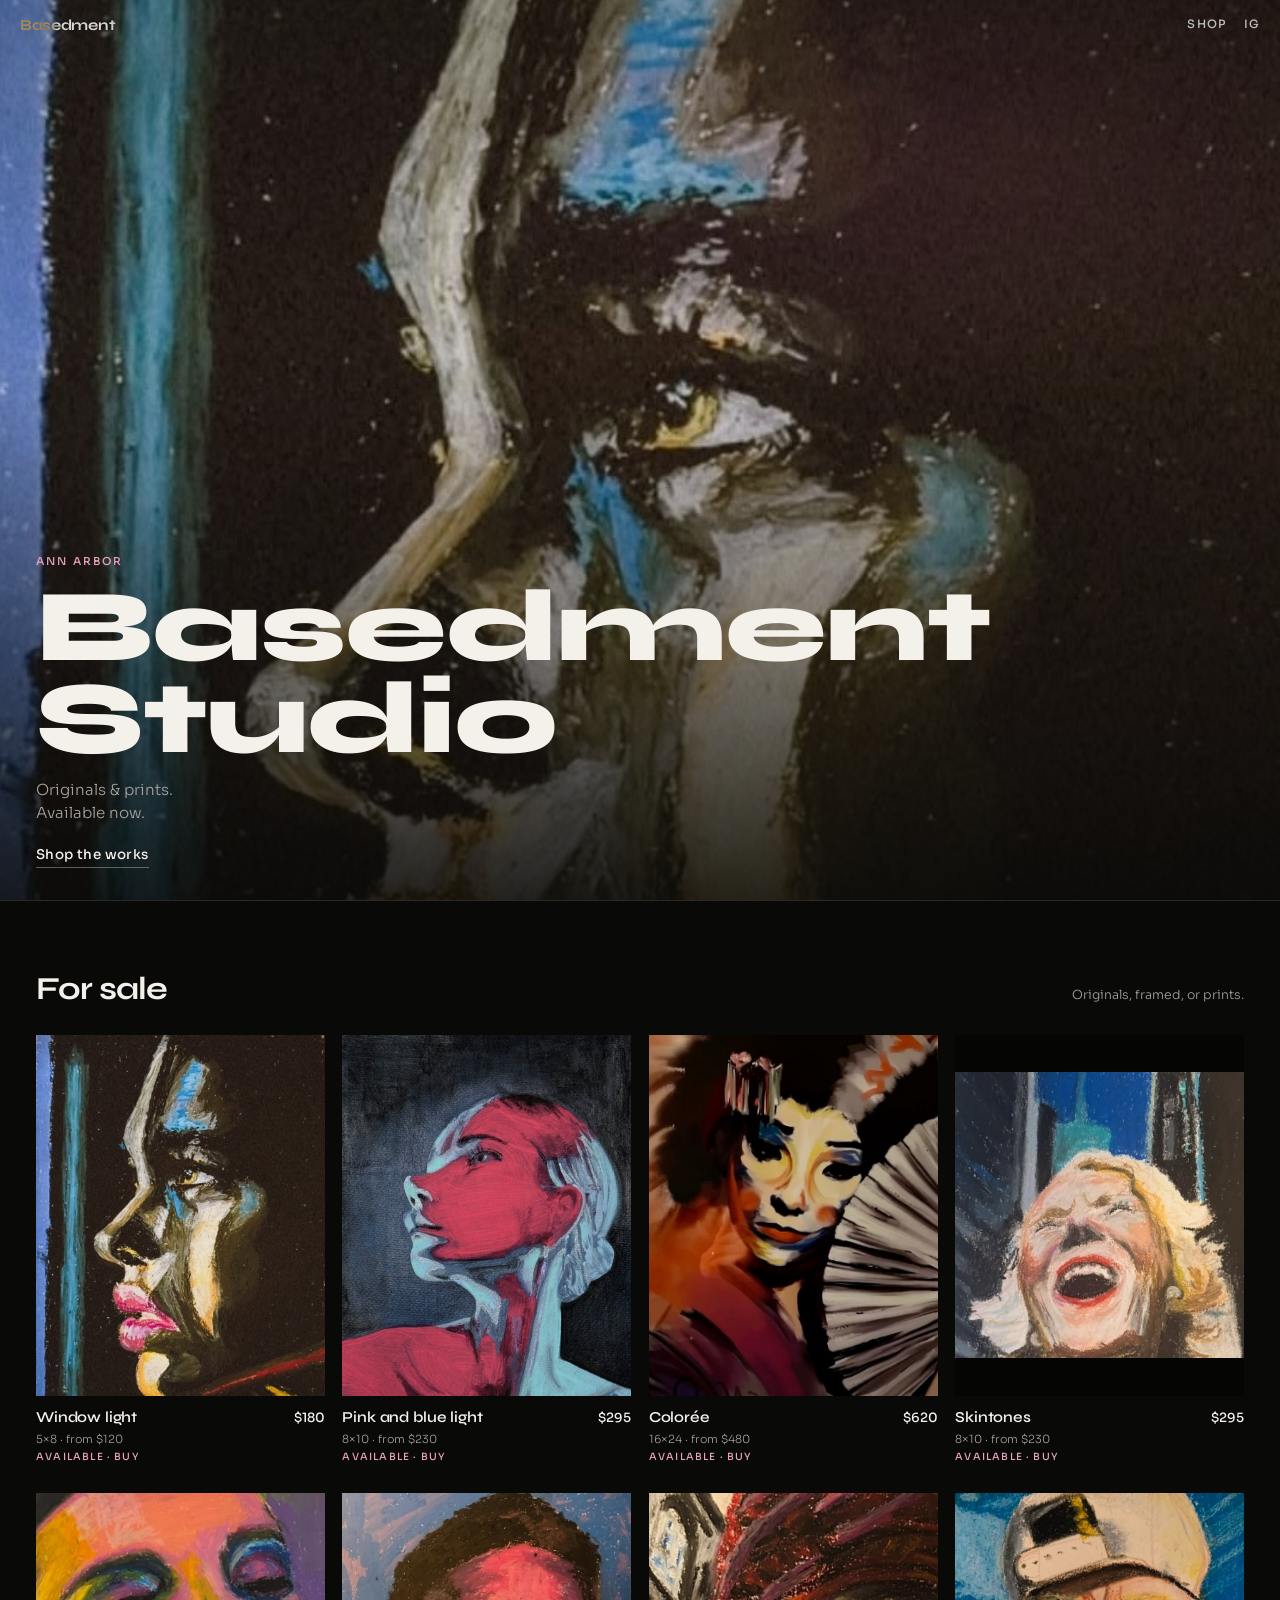
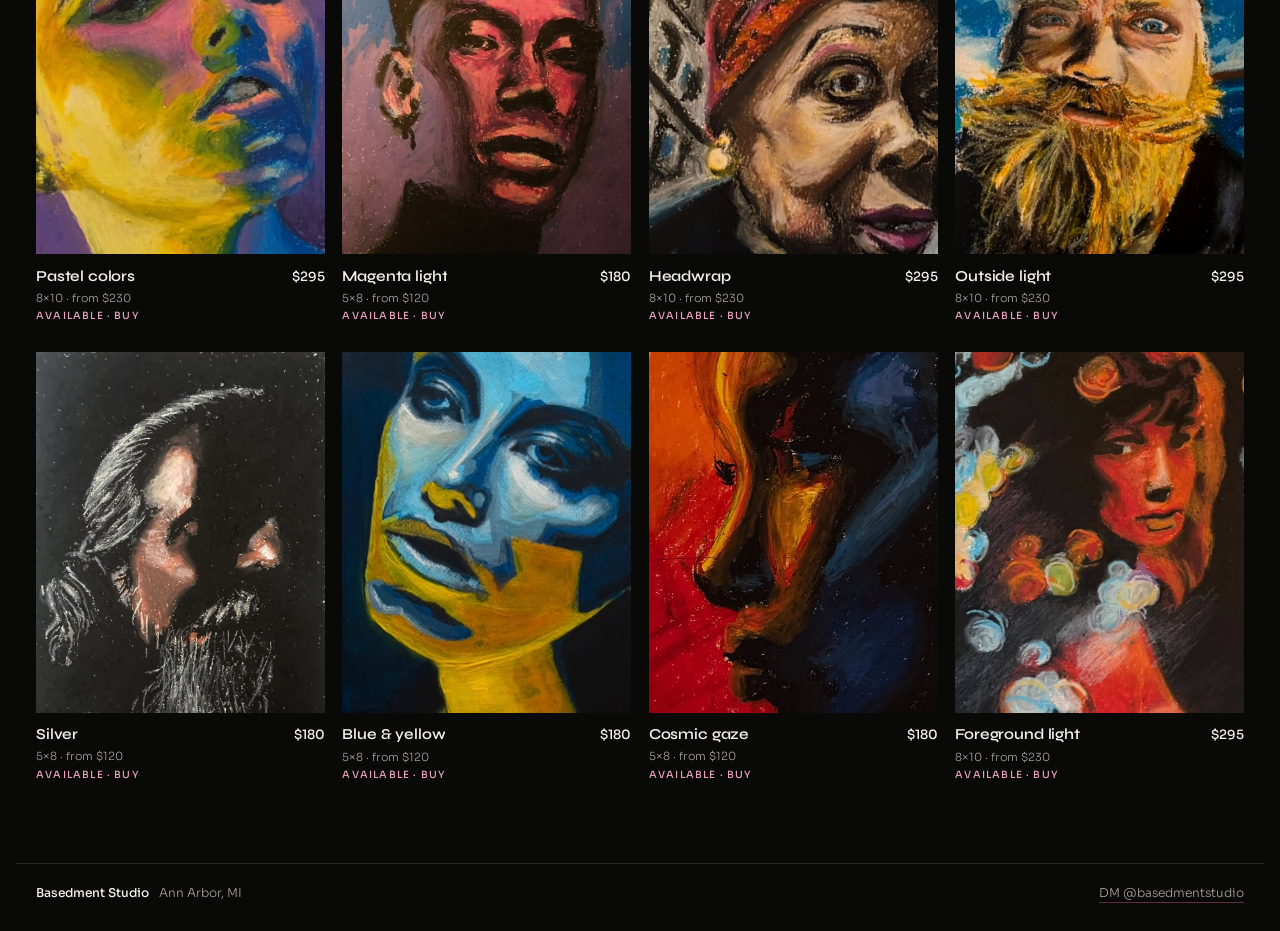
==== commit f2c72147: "Remove duplicate shop listings Drop Cap & beard (same as Outside light), Orbs (same as Foreground li" ====
--- a/index.html
+++ b/index.html
@@ -120,6 +120,6 @@
       </div>
     </dialog>
 
-    <script src="main.js" defer></script>
+    <script src="main.js?v=dedupe" defer></script>
   </body>
 </html>
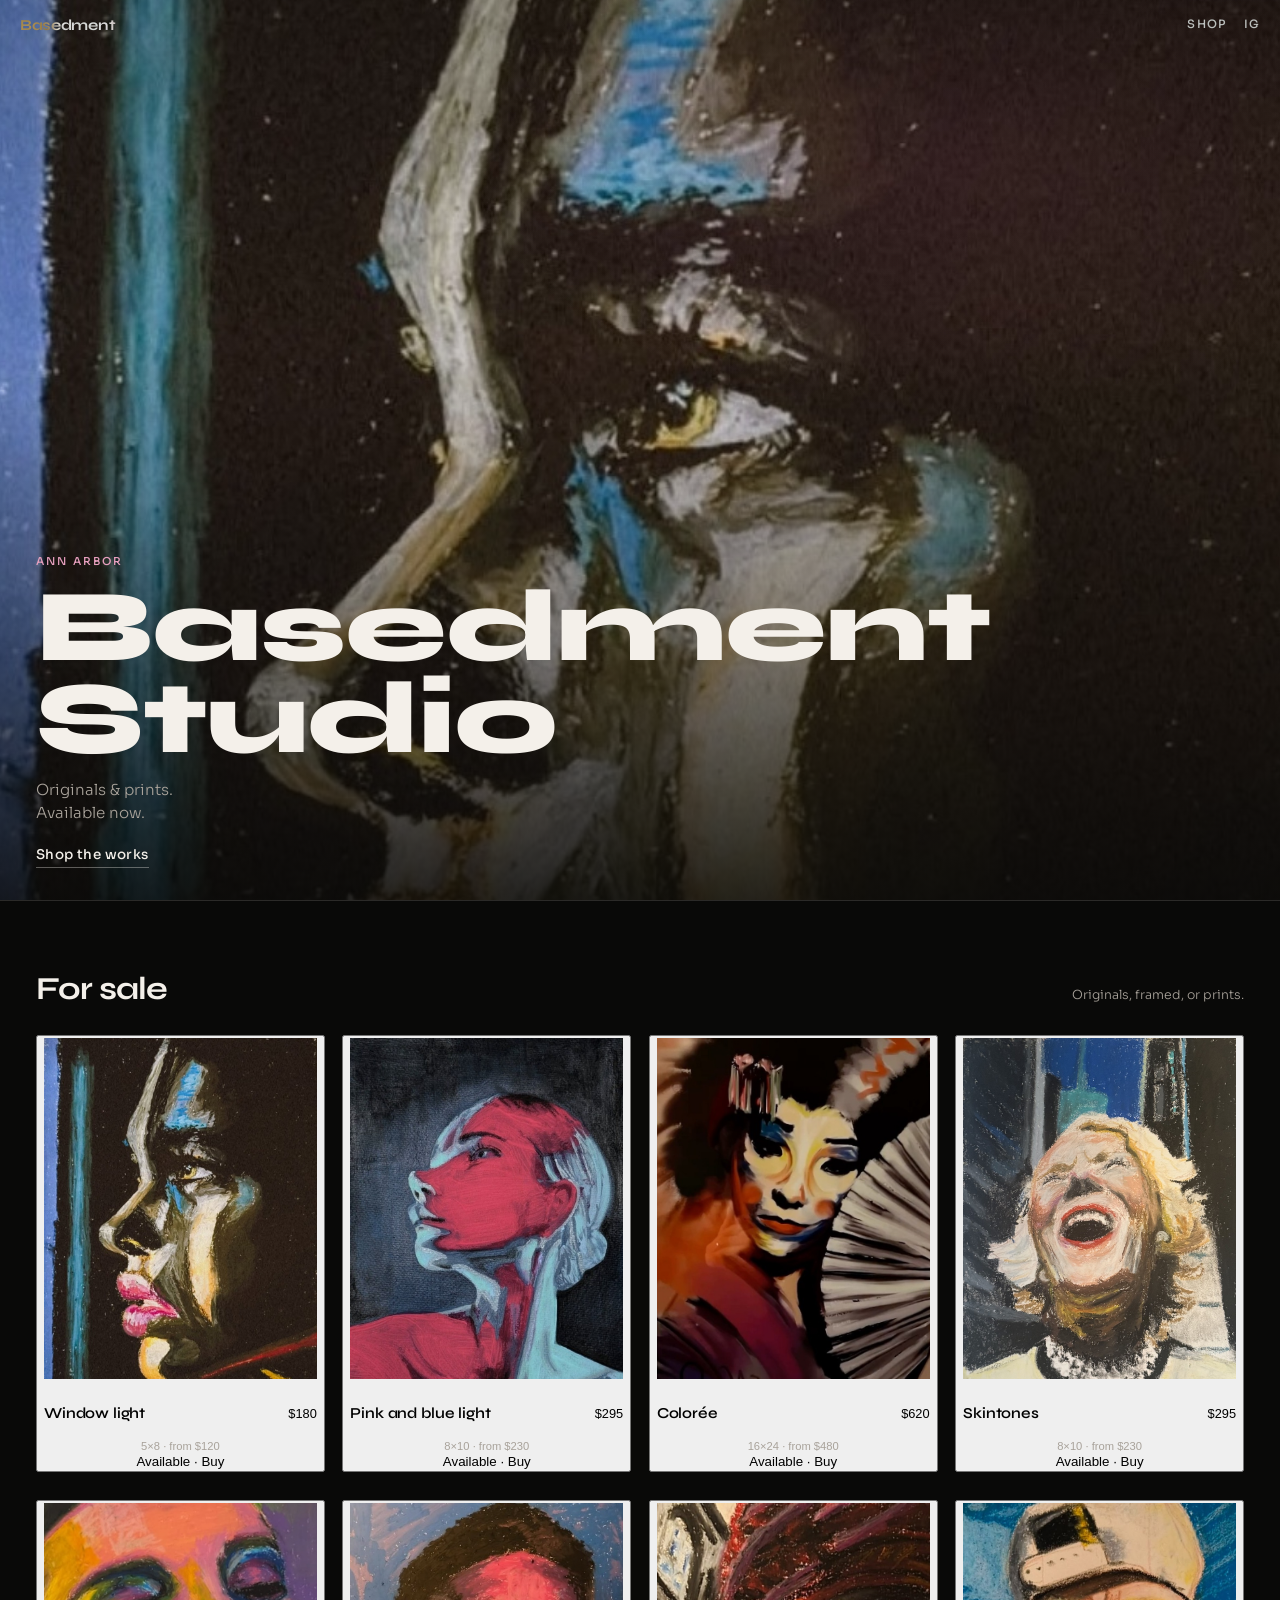
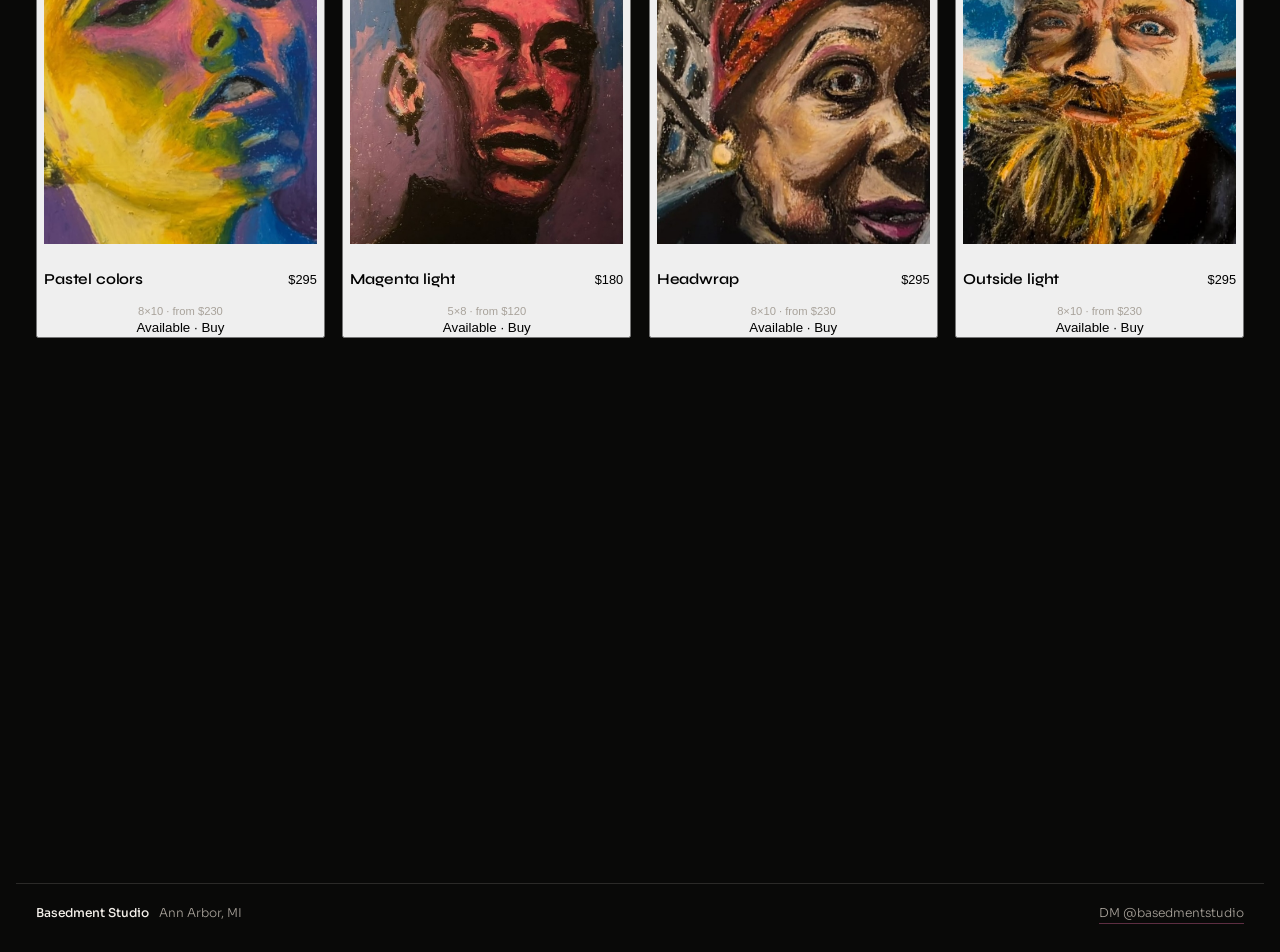
==== commit c7b14b15: "Studio sheet: uncropped photos, centered over floating buy panel Use desk photos for piece detail (n" ====
--- a/index.html
+++ b/index.html
@@ -26,7 +26,7 @@
       href="https://fonts.googleapis.com/css2?family=Syne:wght@500;600;700;800&family=Sora:wght@300;400;500;600&display=swap"
       rel="stylesheet"
     />
-    <link rel="stylesheet" href="styles.css?v=sheet-overlay" />
+    <link rel="stylesheet" href="styles.css?v=studio-sheet" />
   </head>
   <body>
     <a class="skip" href="#shop">Skip to shop</a>
@@ -81,6 +81,8 @@
 
     <dialog class="sheet" id="sheet" aria-labelledby="sheet-title">
       <div class="sheet__layout">
+        <div class="sheet__atmosphere" aria-hidden="true"></div>
+
         <button type="button" class="sheet__close" id="sheet-close" aria-label="Close">Close</button>
 
         <figure class="sheet__media">
@@ -88,38 +90,40 @@
         </figure>
 
         <div class="sheet__body">
-          <p class="sheet__status" id="sheet-status">Available</p>
-          <h2 id="sheet-title"></h2>
-          <p class="sheet__meta" id="sheet-meta"></p>
-          <p class="sheet__blurb" id="sheet-blurb"></p>
+          <div class="sheet__panel">
+            <p class="sheet__status" id="sheet-status">Available</p>
+            <h2 id="sheet-title"></h2>
+            <p class="sheet__meta" id="sheet-meta"></p>
+            <p class="sheet__blurb" id="sheet-blurb"></p>
 
-          <div class="sheet__prices" aria-label="Purchase options">
-            <p class="sheet__prices-label">Choose an option</p>
-            <div class="price-list" id="price-list"></div>
-            <p class="sheet__print-note">Prints available in 5×8 or 8×10.</p>
+            <div class="sheet__prices" aria-label="Purchase options">
+              <p class="sheet__prices-label">Choose an option</p>
+              <div class="price-list" id="price-list"></div>
+              <p class="sheet__print-note">Prints available in 5×8 or 8×10.</p>
+            </div>
+
+            <div class="sheet__actions">
+              <button type="button" class="apple-pay" id="apple-pay" aria-label="Buy with Apple Pay">
+                <span>Buy with</span>
+                <span class="apple-pay__word">Apple&nbsp;Pay</span>
+              </button>
+              <button type="button" class="ghost-btn" id="learn-more">Learn more</button>
+            </div>
+
+            <div class="sheet__more" id="more-panel" hidden>
+              <p>
+                Each original is one of one, made in Ann Arbor.
+                Prints ship in 5×8 or 8×10. Questions —
+                <a href="https://ig.me/m/basedmentstudio" target="_blank" rel="noopener noreferrer">DM @basedmentstudio</a>.
+              </p>
+            </div>
+
+            <p class="sheet__note" id="pay-note" hidden></p>
           </div>
-
-          <div class="sheet__actions">
-            <button type="button" class="apple-pay" id="apple-pay" aria-label="Buy with Apple Pay">
-              <span>Buy with</span>
-              <span class="apple-pay__word">Apple&nbsp;Pay</span>
-            </button>
-            <button type="button" class="ghost-btn" id="learn-more">Learn more</button>
-          </div>
-
-          <div class="sheet__more" id="more-panel" hidden>
-            <p>
-              Each original is one of one, made in Ann Arbor.
-              Prints ship in 5×8 or 8×10. Questions —
-              <a href="https://ig.me/m/basedmentstudio" target="_blank" rel="noopener noreferrer">DM @basedmentstudio</a>.
-            </p>
-          </div>
-
-          <p class="sheet__note" id="pay-note" hidden></p>
         </div>
       </div>
     </dialog>
 
-    <script src="main.js?v=dedupe" defer></script>
+    <script src="main.js?v=studio" defer></script>
   </body>
 </html>
--- a/styles.css
+++ b/styles.css
@@ -371,7 +371,7 @@
   border-bottom: 1px solid rgba(196, 91, 138, 0.45);
 }
 
-/* Fullscreen product sheet — art edge-to-edge, copy on bottom overlay */
+/* Studio sheet — uncropped photo centered; buy UI as floating foreground */
 .sheet {
   border: 0;
   padding: 0;
@@ -382,7 +382,7 @@
   height: 100dvh;
   max-height: 100%;
   max-height: 100dvh;
-  background: #050504;
+  background: #0c0b0a;
   color: var(--bone);
   overflow: hidden;
 }
@@ -401,6 +401,17 @@
   height: 100%;
   max-height: 100dvh;
   overflow: hidden;
+}
+
+.sheet__atmosphere {
+  position: absolute;
+  inset: 0;
+  z-index: 0;
+  pointer-events: none;
+  background:
+    radial-gradient(70% 55% at 50% 38%, rgba(62, 48, 38, 0.42), transparent 72%),
+    radial-gradient(120% 80% at 50% 100%, rgba(9, 9, 8, 0.88), transparent 55%),
+    linear-gradient(165deg, #161310 0%, #0c0b0a 48%, #080807 100%);
 }
 
 .sheet__close {
@@ -411,32 +422,54 @@
   height: 2.2rem;
   padding: 0 0.85rem;
   border: 1px solid rgba(244, 240, 234, 0.28);
-  background: rgba(9, 9, 8, 0.55);
+  background: rgba(9, 9, 8, 0.48);
   color: var(--bone);
   font-family: var(--font-body);
   font-size: 0.78rem;
   font-weight: 500;
   letter-spacing: 0.04em;
   cursor: pointer;
-  backdrop-filter: blur(10px);
-  -webkit-backdrop-filter: blur(10px);
+  backdrop-filter: blur(12px);
+  -webkit-backdrop-filter: blur(12px);
 }
 
 .sheet__media {
   position: absolute;
   inset: 0;
-  margin: 0;
-  padding: 0;
-  background: #050504;
-  z-index: 0;
+  z-index: 1;
+  margin: 0;
+  display: grid;
+  place-items: center;
+  padding:
+    calc(3.4rem + env(safe-area-inset-top, 0px))
+    max(1.1rem, env(safe-area-inset-right, 0px))
+    calc(11.5rem + env(safe-area-inset-bottom, 0px))
+    max(1.1rem, env(safe-area-inset-left, 0px));
+  pointer-events: none;
 }
 
 .sheet__media img {
-  width: 100%;
-  height: 100%;
-  max-width: none;
-  object-fit: cover;
-  object-position: center 30%;
+  width: auto;
+  height: auto;
+  max-width: 100%;
+  max-height: 100%;
+  object-fit: contain;
+  object-position: center;
+  box-shadow:
+    0 1.25rem 3.5rem rgba(0, 0, 0, 0.55),
+    0 0.25rem 1rem rgba(0, 0, 0, 0.35);
+  animation: sheet-rise 0.7s var(--ease) both;
+}
+
+@keyframes sheet-rise {
+  from {
+    opacity: 0;
+    transform: translateY(0.6rem) scale(0.985);
+  }
+  to {
+    opacity: 1;
+    transform: none;
+  }
 }
 
 .sheet__body {
@@ -444,24 +477,27 @@
   left: 0;
   right: 0;
   bottom: 0;
-  z-index: 2;
-  max-height: min(78dvh, 100%);
+  z-index: 3;
+  max-height: min(52dvh, 28rem);
   overflow-y: auto;
   -webkit-overflow-scrolling: touch;
   padding:
-    5.5rem var(--pad-r)
-    calc(1.25rem + env(safe-area-inset-bottom, 0px))
-    var(--pad);
-  background:
-    linear-gradient(
-      180deg,
-      rgba(5, 5, 4, 0) 0%,
-      rgba(5, 5, 4, 0.45) 28%,
-      rgba(5, 5, 4, 0.82) 55%,
-      rgba(5, 5, 4, 0.94) 100%
-    );
-  backdrop-filter: blur(0.5px);
-  -webkit-backdrop-filter: blur(0.5px);
+    0
+    max(0.85rem, env(safe-area-inset-right, 0px))
+    calc(0.85rem + env(safe-area-inset-bottom, 0px))
+    max(0.85rem, env(safe-area-inset-left, 0px));
+  background: transparent;
+  pointer-events: none;
+}
+
+.sheet__panel {
+  pointer-events: auto;
+  padding: 1rem 1rem 1.05rem;
+  border: 1px solid rgba(244, 240, 234, 0.16);
+  background: rgba(12, 11, 10, 0.58);
+  backdrop-filter: blur(16px) saturate(1.15);
+  -webkit-backdrop-filter: blur(16px) saturate(1.15);
+  box-shadow: 0 -0.5rem 2.5rem rgba(0, 0, 0, 0.35);
 }
 
 .sheet__status {
@@ -477,7 +513,7 @@
   margin: 0;
   font-family: var(--font-display);
   font-weight: 700;
-  font-size: 1.7rem;
+  font-size: 1.55rem;
   letter-spacing: -0.03em;
   line-height: 1.05;
 }
@@ -669,10 +705,10 @@
   }
 
   .sheet {
-    width: min(100vw, 42rem);
-    max-width: min(96vw, 42rem);
-    height: min(100dvh, 52rem);
-    max-height: min(94dvh, 52rem);
+    width: min(100vw, 48rem);
+    max-width: min(96vw, 48rem);
+    height: min(100dvh, 56rem);
+    max-height: min(94dvh, 56rem);
     margin: auto;
     box-shadow: 0 30px 80px rgba(0, 0, 0, 0.55);
   }
@@ -682,12 +718,22 @@
     backdrop-filter: blur(6px);
   }
 
+  .sheet__media {
+    padding:
+      calc(3.6rem + env(safe-area-inset-top, 0px))
+      2.5rem
+      calc(13rem + env(safe-area-inset-bottom, 0px))
+      2.5rem;
+  }
+
   .sheet__body {
-    max-height: min(70%, 36rem);
-  }
-
-  .sheet__media img {
-    object-position: center 28%;
+    max-height: min(48%, 26rem);
+    display: flex;
+    justify-content: center;
+  }
+
+  .sheet__panel {
+    width: min(100%, 28rem);
   }
 }
 
@@ -698,6 +744,10 @@
 }
 
 @media (prefers-reduced-motion: reduce) {
+  .sheet__media img {
+    animation: none;
+  }
+
   html {
     scroll-behavior: auto;
   }
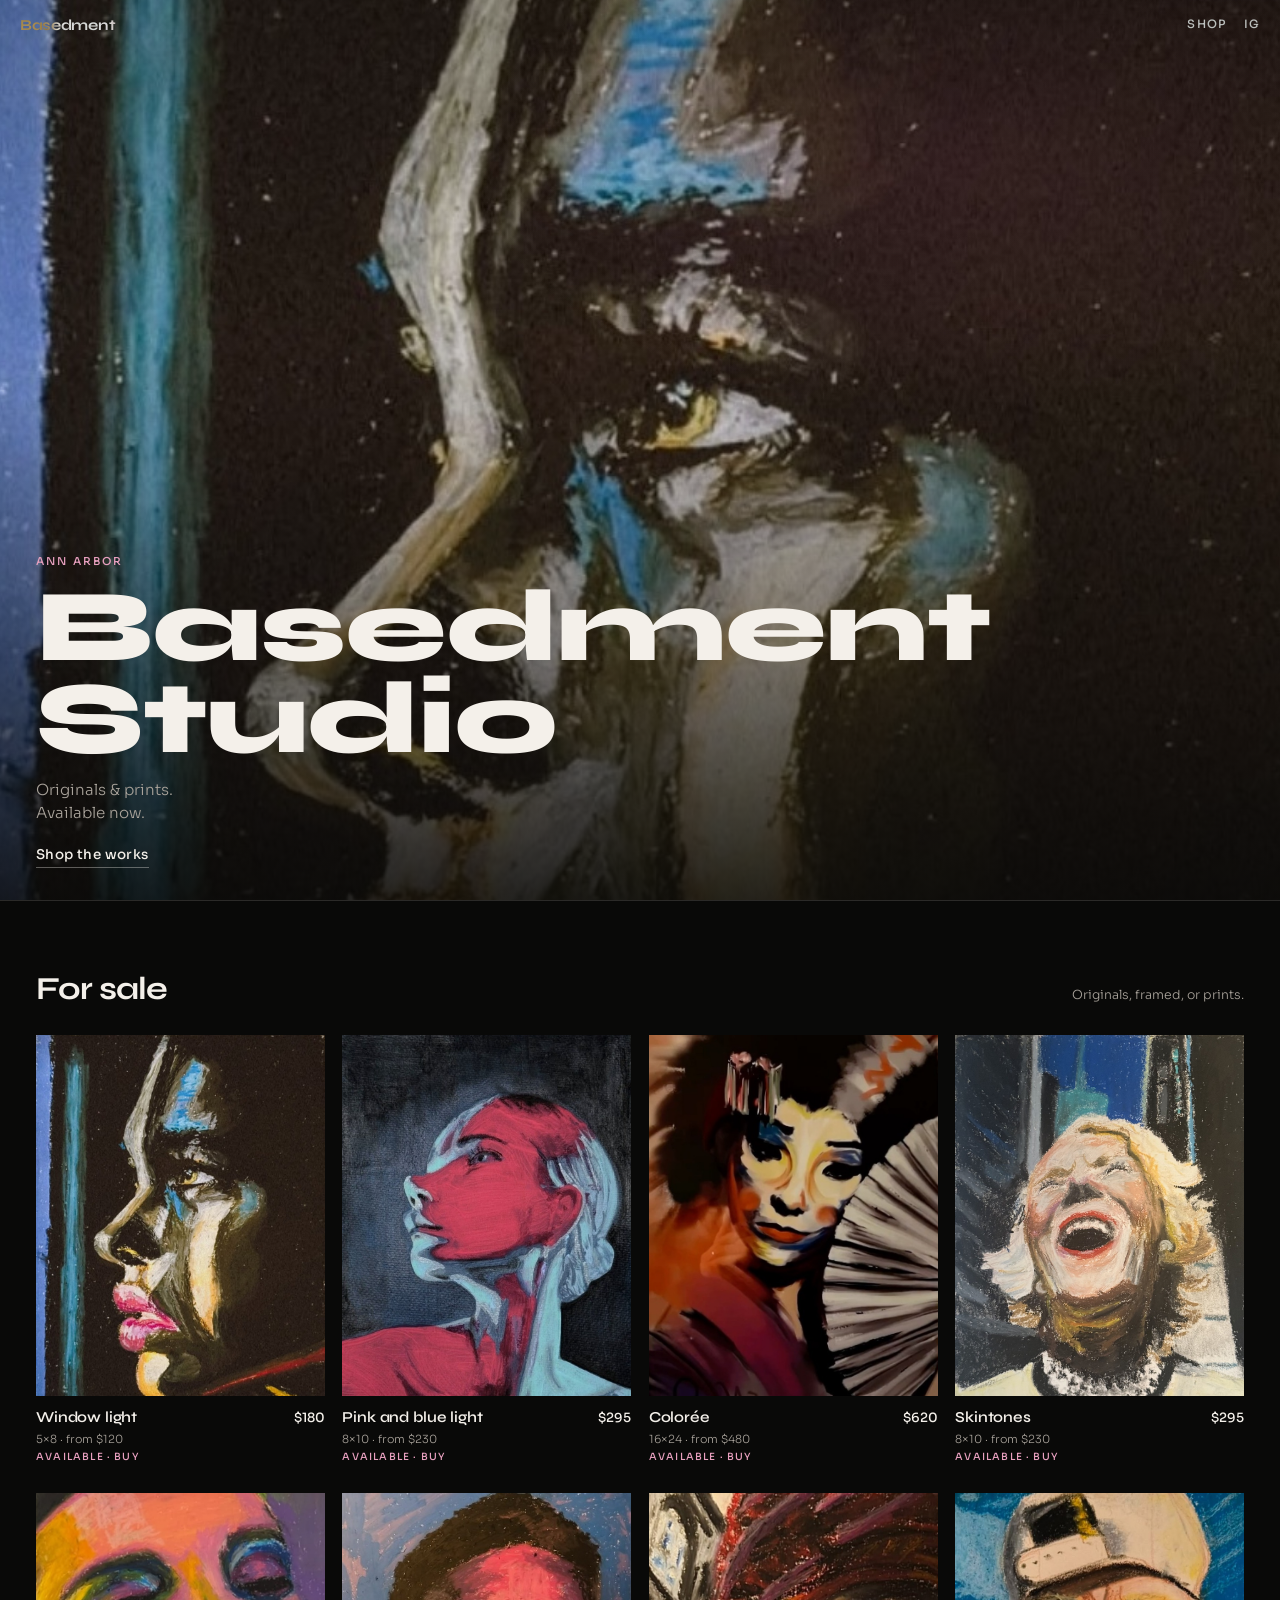
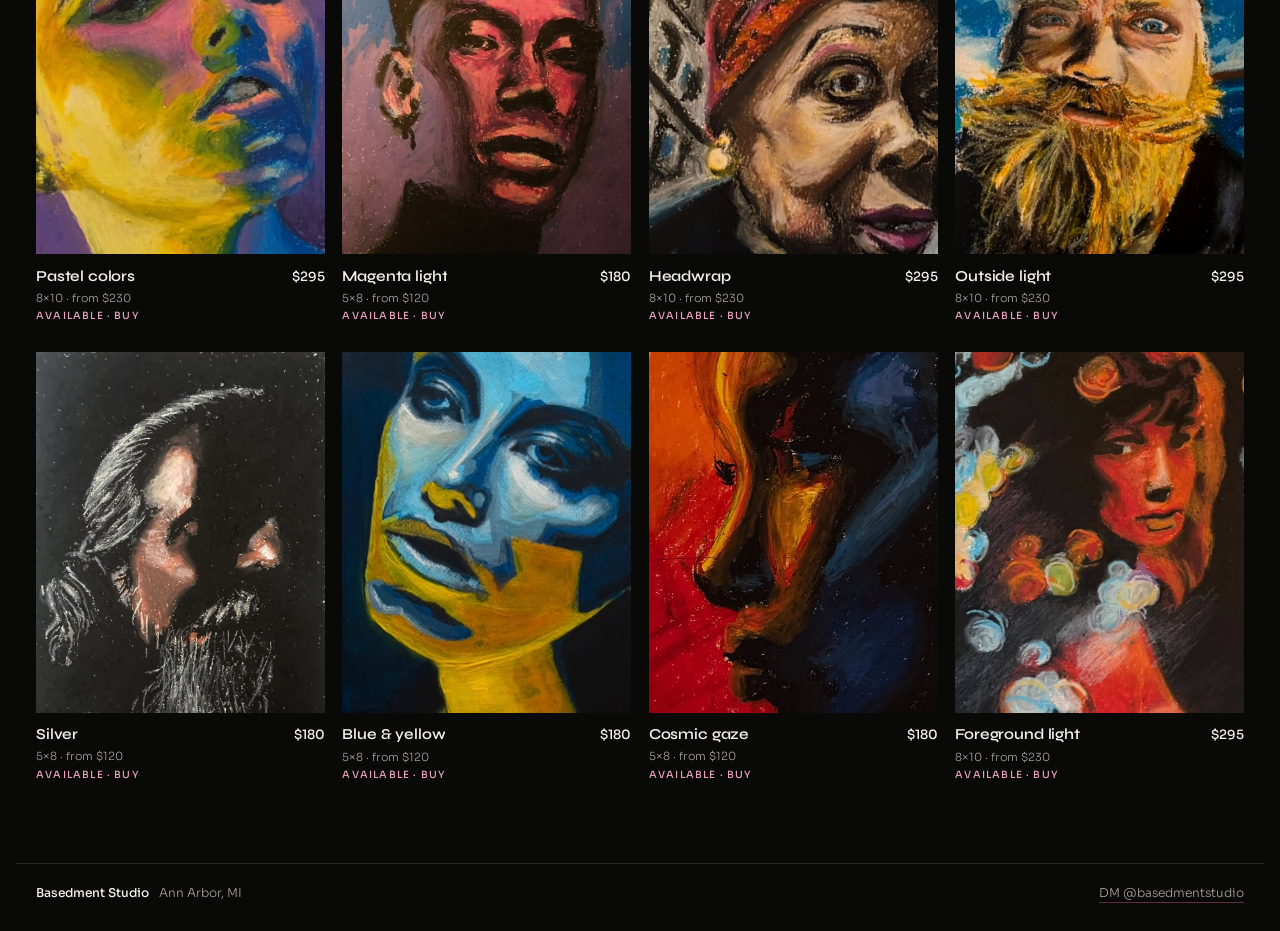
==== commit c2430d37: "Restore shop cards; lighten and shrink studio sheet panel Fix broken white Safari button cards by re" ====
--- a/index.html
+++ b/index.html
@@ -94,7 +94,6 @@
             <p class="sheet__status" id="sheet-status">Available</p>
             <h2 id="sheet-title"></h2>
             <p class="sheet__meta" id="sheet-meta"></p>
-            <p class="sheet__blurb" id="sheet-blurb"></p>
 
             <div class="sheet__prices" aria-label="Purchase options">
               <p class="sheet__prices-label">Choose an option</p>
--- a/styles.css
+++ b/styles.css
@@ -441,10 +441,10 @@
   display: grid;
   place-items: center;
   padding:
-    calc(3.4rem + env(safe-area-inset-top, 0px))
-    max(1.1rem, env(safe-area-inset-right, 0px))
-    calc(11.5rem + env(safe-area-inset-bottom, 0px))
-    max(1.1rem, env(safe-area-inset-left, 0px));
+    calc(3.1rem + env(safe-area-inset-top, 0px))
+    max(0.85rem, env(safe-area-inset-right, 0px))
+    calc(8.25rem + env(safe-area-inset-bottom, 0px))
+    max(0.85rem, env(safe-area-inset-left, 0px));
   pointer-events: none;
 }
 
@@ -478,31 +478,31 @@
   right: 0;
   bottom: 0;
   z-index: 3;
-  max-height: min(52dvh, 28rem);
+  max-height: min(42dvh, 22rem);
   overflow-y: auto;
   -webkit-overflow-scrolling: touch;
   padding:
     0
-    max(0.85rem, env(safe-area-inset-right, 0px))
-    calc(0.85rem + env(safe-area-inset-bottom, 0px))
-    max(0.85rem, env(safe-area-inset-left, 0px));
+    max(0.75rem, env(safe-area-inset-right, 0px))
+    calc(0.7rem + env(safe-area-inset-bottom, 0px))
+    max(0.75rem, env(safe-area-inset-left, 0px));
   background: transparent;
   pointer-events: none;
 }
 
 .sheet__panel {
   pointer-events: auto;
-  padding: 1rem 1rem 1.05rem;
-  border: 1px solid rgba(244, 240, 234, 0.16);
-  background: rgba(12, 11, 10, 0.58);
-  backdrop-filter: blur(16px) saturate(1.15);
-  -webkit-backdrop-filter: blur(16px) saturate(1.15);
-  box-shadow: 0 -0.5rem 2.5rem rgba(0, 0, 0, 0.35);
+  padding: 0.75rem 0.85rem 0.8rem;
+  border: 1px solid rgba(244, 240, 234, 0.14);
+  background: rgba(12, 11, 10, 0.38);
+  backdrop-filter: blur(8px) saturate(1.05);
+  -webkit-backdrop-filter: blur(8px) saturate(1.05);
+  box-shadow: 0 -0.35rem 1.75rem rgba(0, 0, 0, 0.28);
 }
 
 .sheet__status {
-  margin: 0 0 0.4rem;
-  font-size: 0.64rem;
+  margin: 0 0 0.28rem;
+  font-size: 0.62rem;
   font-weight: 500;
   letter-spacing: 0.14em;
   text-transform: uppercase;
@@ -513,30 +513,28 @@
   margin: 0;
   font-family: var(--font-display);
   font-weight: 700;
-  font-size: 1.55rem;
+  font-size: 1.35rem;
   letter-spacing: -0.03em;
   line-height: 1.05;
 }
 
 .sheet__meta {
-  margin: 0.4rem 0 0;
-  color: var(--fog);
-  font-size: 0.82rem;
+  margin: 0.3rem 0 0;
+  color: var(--fog);
+  font-size: 0.78rem;
 }
 
 .sheet__blurb {
-  margin: 0.7rem 0 0;
-  color: var(--fog);
-  font-size: 0.88rem;
+  display: none;
 }
 
 .sheet__prices {
-  margin-top: 1.15rem;
+  margin-top: 0.75rem;
 }
 
 .sheet__prices-label {
-  margin: 0 0 0.55rem;
-  font-size: 0.68rem;
+  margin: 0 0 0.4rem;
+  font-size: 0.64rem;
   font-weight: 500;
   letter-spacing: 0.12em;
   text-transform: uppercase;
@@ -545,17 +543,17 @@
 
 .price-list {
   display: grid;
-  gap: 0.45rem;
+  gap: 0.35rem;
 }
 
 .offer {
   display: grid;
   grid-template-columns: auto 1fr auto;
   align-items: center;
-  gap: 0.7rem;
-  padding: 0.75rem 0.8rem;
-  border: 1px solid rgba(244, 240, 234, 0.22);
-  background: rgba(9, 9, 8, 0.35);
+  gap: 0.55rem;
+  padding: 0.55rem 0.65rem;
+  border: 1px solid rgba(244, 240, 234, 0.2);
+  background: rgba(9, 9, 8, 0.28);
   cursor: pointer;
   -webkit-tap-highlight-color: transparent;
 }
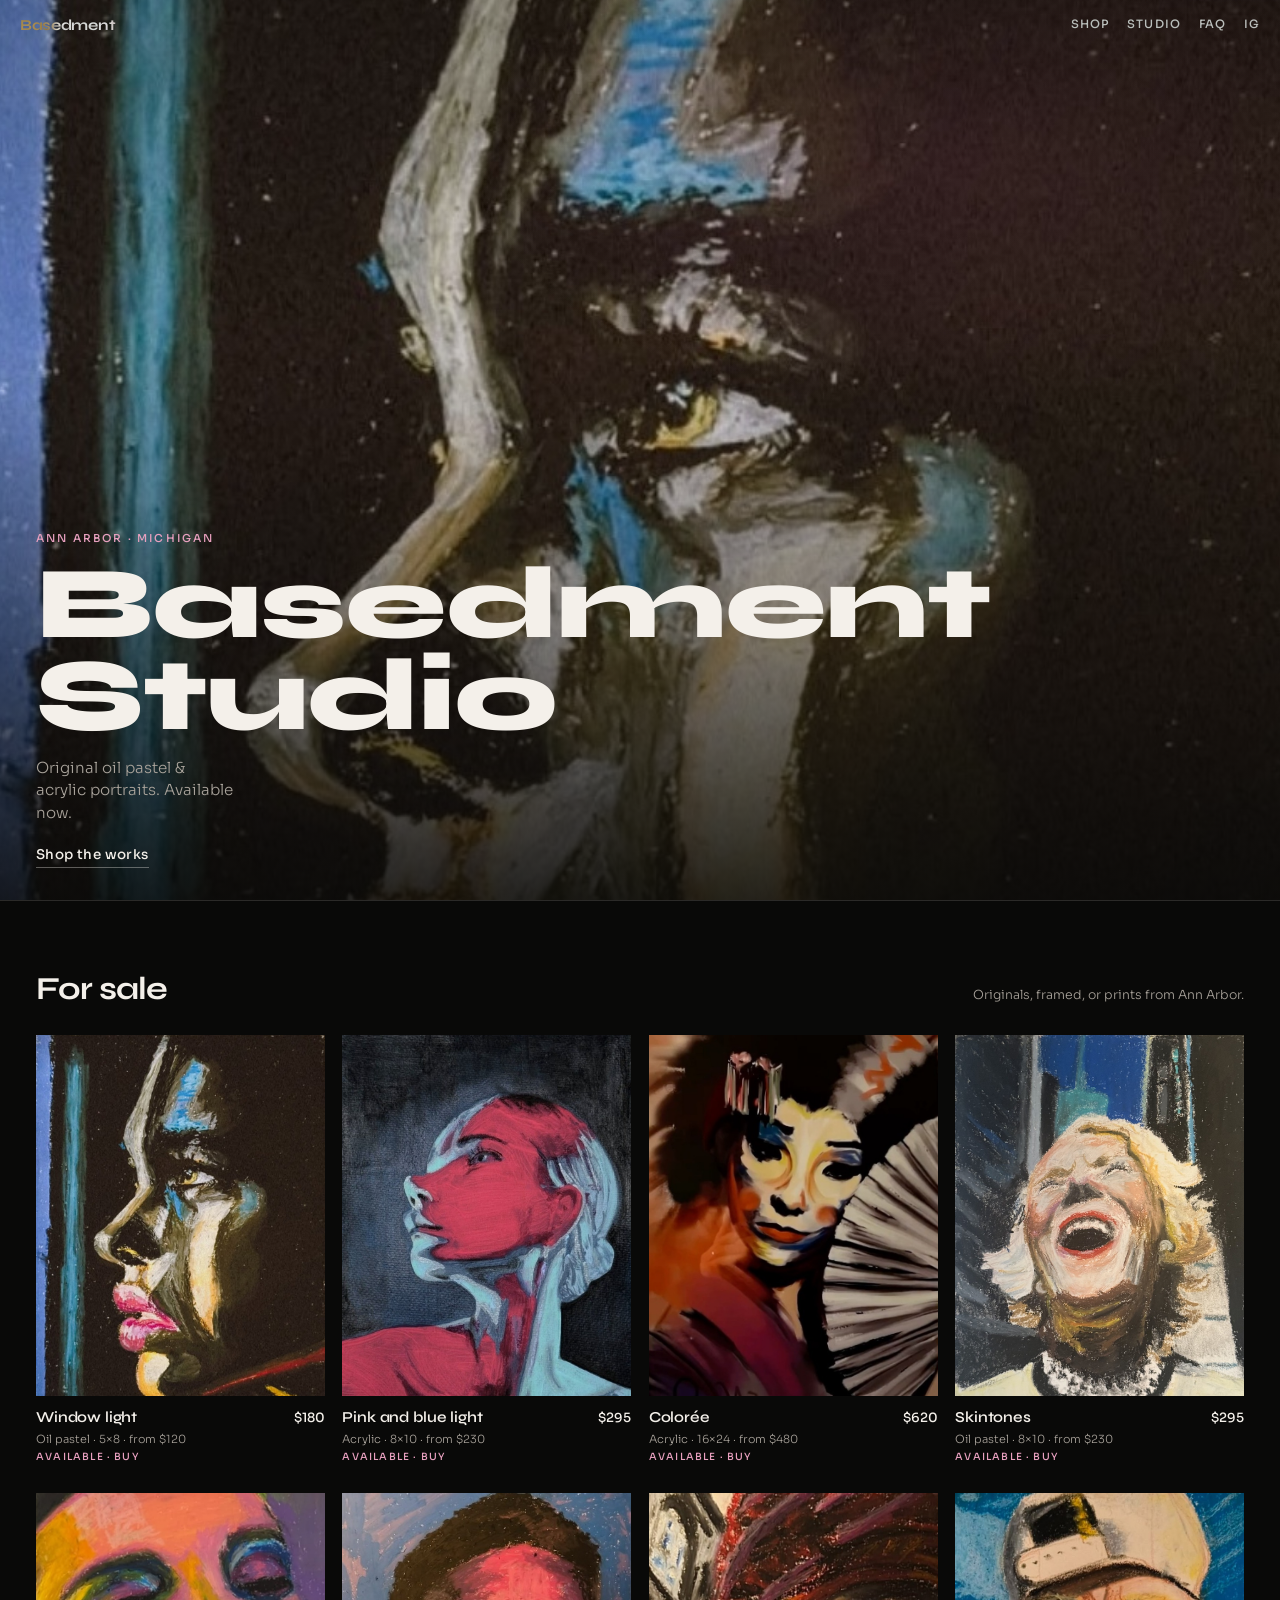
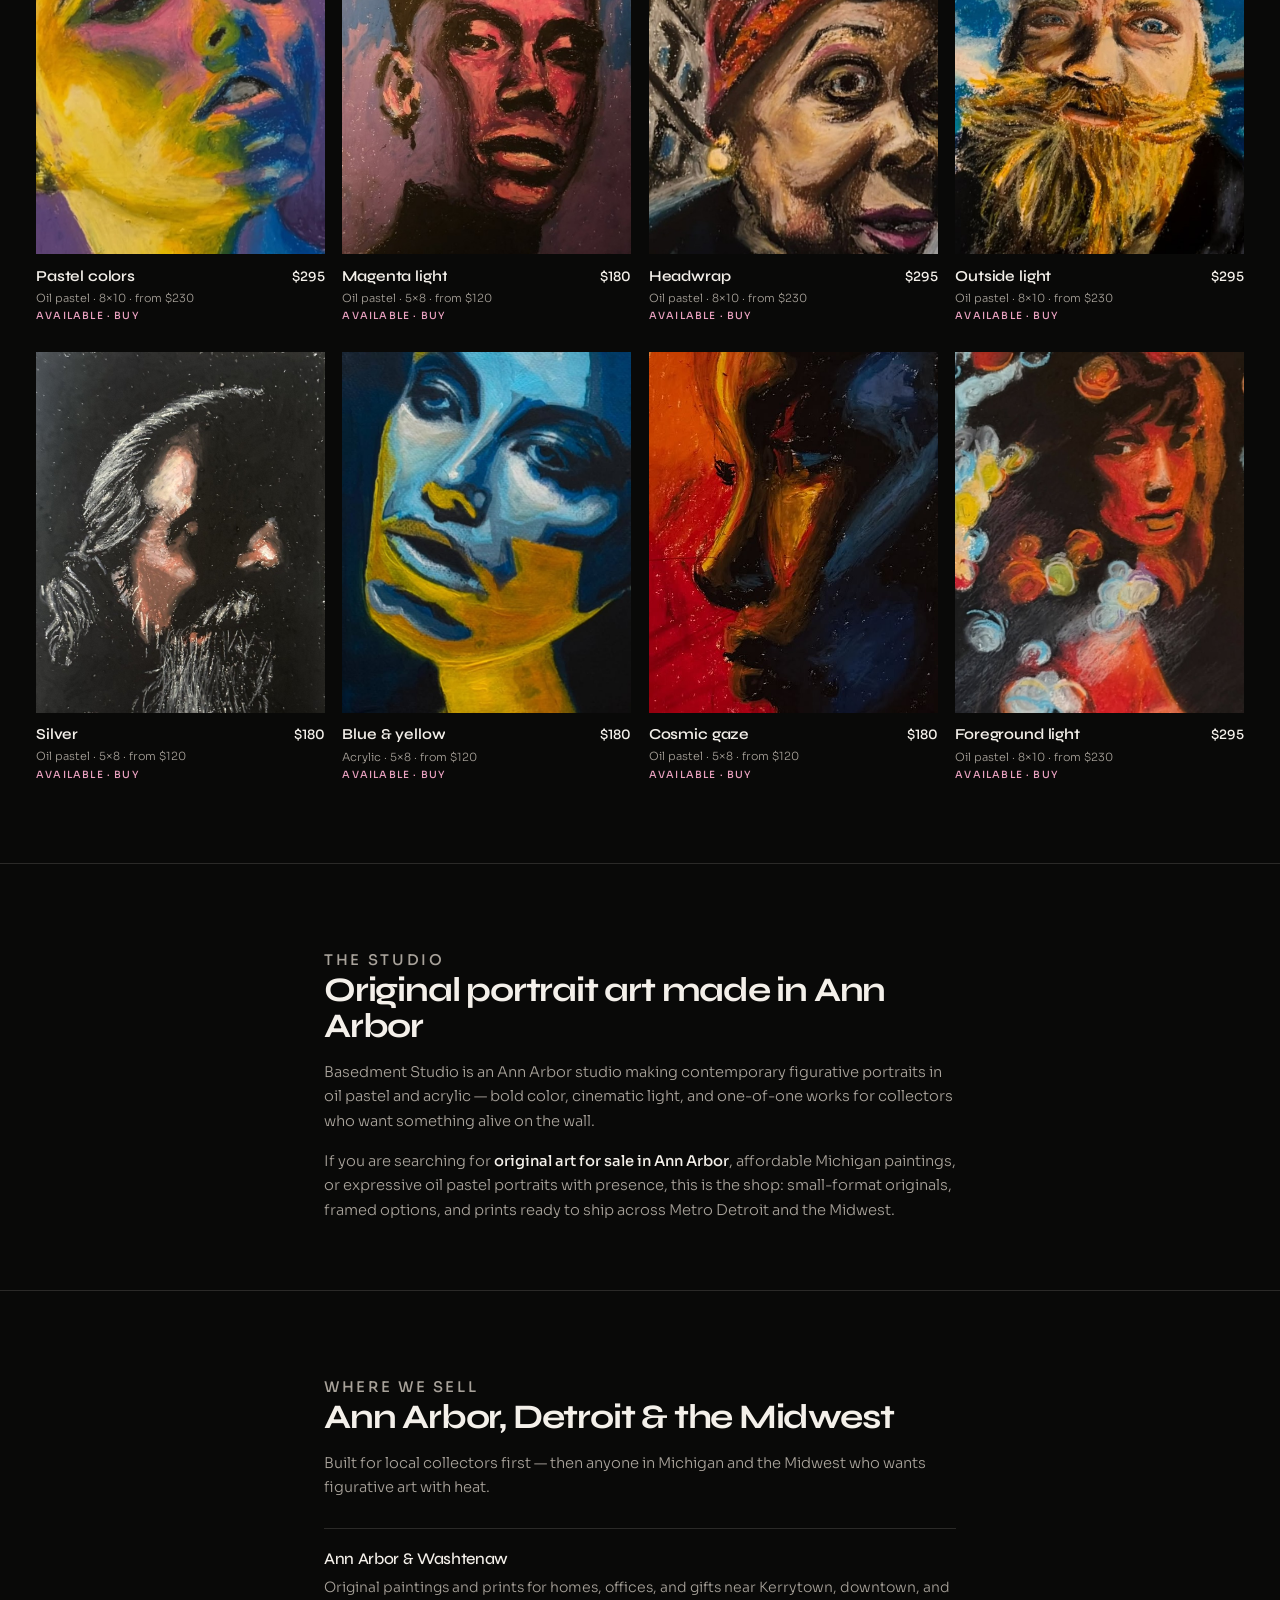
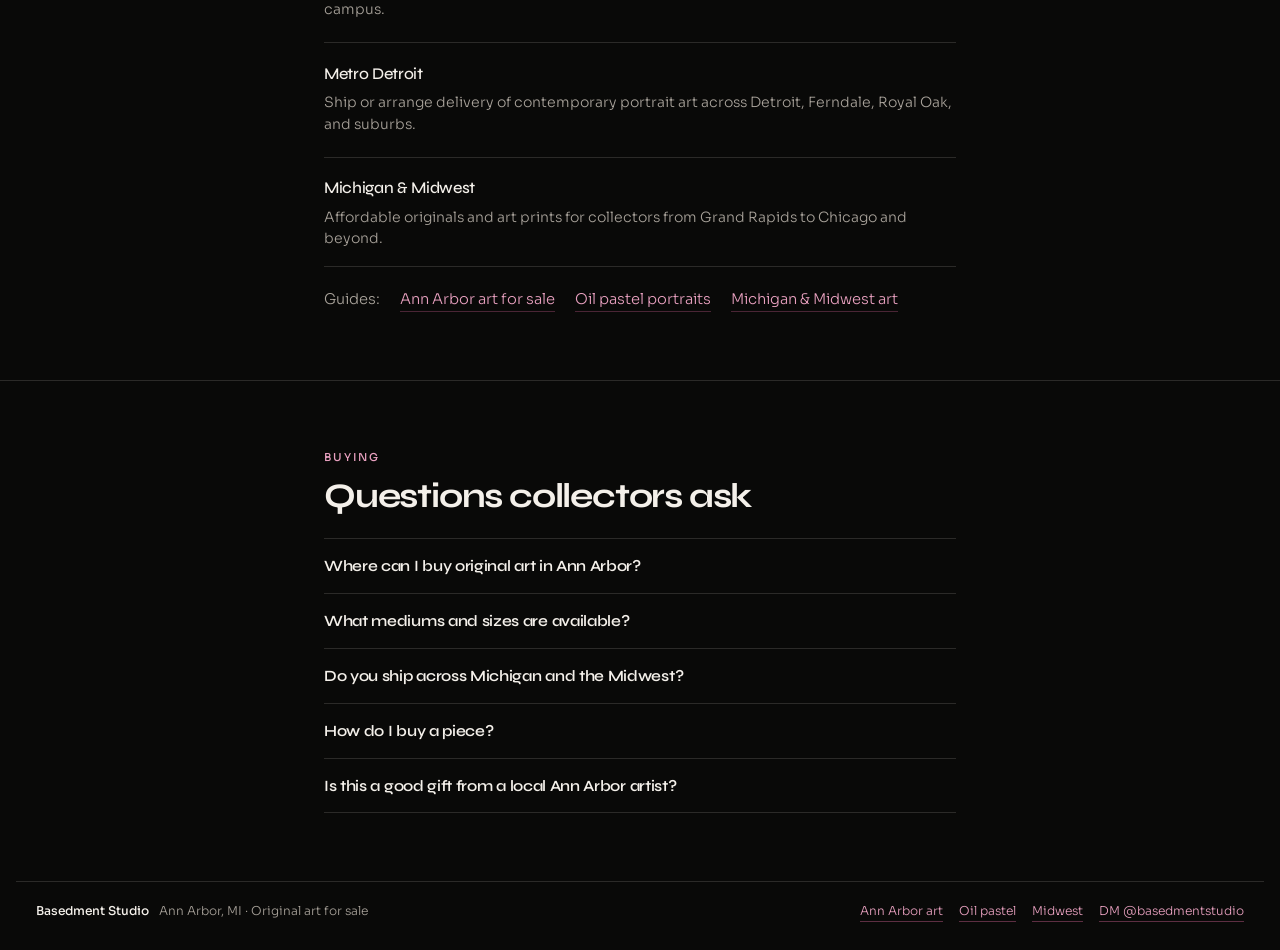
==== commit 3f7fb9b3: "SEO and AI optimization for Ann Arbor and Midwest art buyers Research-backed keyword targeting for l" ====
--- a/index.html
+++ b/index.html
@@ -1,32 +1,244 @@
 <!DOCTYPE html>
-<html lang="en">
+<html lang="en-US">
   <head>
     <meta charset="utf-8" />
     <meta name="viewport" content="width=device-width, initial-scale=1, viewport-fit=cover" />
-    <title>Basedment Studio — Works for sale</title>
+    <title>Basedment Studio | Original Art for Sale in Ann Arbor, Michigan</title>
     <meta
       name="description"
-      content="Basedment Studio, Ann Arbor. Original paintings and prints for sale. Buy with Apple Pay or DM @basedmentstudio."
+      content="Buy original oil pastel and acrylic portraits from Basedment Studio in Ann Arbor. One-of-one figurative paintings and art prints for collectors across Michigan, Detroit, and the Midwest."
     />
+    <meta
+      name="keywords"
+      content="Ann Arbor art for sale, buy original art Ann Arbor, Ann Arbor artist, oil pastel portraits for sale, Michigan contemporary artist, Detroit art for sale, Midwest figurative art, acrylic portraits Michigan, art prints Ann Arbor, affordable original art Michigan"
+    />
+    <meta name="author" content="Basedment Studio" />
+    <meta name="creator" content="Basedment Studio" />
+    <meta name="publisher" content="Basedment Studio" />
+    <meta name="robots" content="index, follow, max-image-preview:large, max-snippet:-1, max-video-preview:-1" />
+    <meta name="googlebot" content="index, follow, max-image-preview:large, max-snippet:-1, max-video-preview:-1" />
+    <meta name="bingbot" content="index, follow" />
+    <meta name="rating" content="general" />
+    <meta name="referrer" content="strict-origin-when-cross-origin" />
+    <meta name="format-detection" content="telephone=no" />
     <meta name="theme-color" content="#090908" />
+    <meta name="color-scheme" content="dark" />
+    <meta name="geo.region" content="US-MI" />
+    <meta name="geo.placename" content="Ann Arbor" />
+    <meta name="geo.position" content="42.2808;-83.7430" />
+    <meta name="ICBM" content="42.2808, -83.7430" />
+    <meta name="language" content="English" />
     <link rel="canonical" href="https://dlarbi.github.io/basedment-studios/" />
+    <link rel="alternate" hreflang="en-US" href="https://dlarbi.github.io/basedment-studios/" />
+    <link rel="alternate" hreflang="x-default" href="https://dlarbi.github.io/basedment-studios/" />
+    <link rel="sitemap" type="application/xml" href="https://dlarbi.github.io/basedment-studios/sitemap.xml" />
+
     <meta property="og:type" content="website" />
-    <meta property="og:title" content="Basedment Studio" />
-    <meta property="og:description" content="Originals and prints from Ann Arbor. Available now." />
+    <meta property="og:locale" content="en_US" />
+    <meta property="og:site_name" content="Basedment Studio" />
+    <meta property="og:title" content="Basedment Studio | Original Art for Sale in Ann Arbor" />
+    <meta
+      property="og:description"
+      content="Original oil pastel and acrylic portraits from Ann Arbor. Buy one-of-one works and prints — shipping across Michigan and the Midwest."
+    />
     <meta property="og:image" content="https://dlarbi.github.io/basedment-studios/assets/og.jpg" />
+    <meta property="og:image:width" content="1200" />
+    <meta property="og:image:height" content="1200" />
+    <meta property="og:image:alt" content="Basedment Studio oil pastel portrait — original art for sale in Ann Arbor, Michigan" />
     <meta property="og:url" content="https://dlarbi.github.io/basedment-studios/" />
+
     <meta name="twitter:card" content="summary_large_image" />
-    <meta name="twitter:title" content="Basedment Studio" />
-    <meta name="twitter:description" content="Originals and prints from Ann Arbor. Available now." />
+    <meta name="twitter:title" content="Basedment Studio | Original Art for Sale in Ann Arbor" />
+    <meta
+      name="twitter:description"
+      content="Original oil pastel and acrylic portraits from Ann Arbor. Available now for Michigan and Midwest collectors."
+    />
     <meta name="twitter:image" content="https://dlarbi.github.io/basedment-studios/assets/og.jpg" />
-    <link rel="icon" href="assets/og.jpg" type="image/jpeg" />
+    <meta name="twitter:image:alt" content="Basedment Studio original portrait art from Ann Arbor" />
+
+    <link rel="icon" href="assets/og.jpg" type="image/jpeg" sizes="any" />
+    <link rel="apple-touch-icon" href="assets/og.jpg" />
+    <link rel="manifest" href="site.webmanifest" />
+    <link rel="me" href="https://www.instagram.com/basedmentstudio/" />
+
     <link rel="preconnect" href="https://fonts.googleapis.com" />
     <link rel="preconnect" href="https://fonts.gstatic.com" crossorigin />
     <link
       href="https://fonts.googleapis.com/css2?family=Syne:wght@500;600;700;800&family=Sora:wght@300;400;500;600&display=swap"
       rel="stylesheet"
     />
-    <link rel="stylesheet" href="styles.css?v=studio-sheet" />
+    <link rel="stylesheet" href="styles.css?v=seo-aeo-1" />
+
+    <script type="application/ld+json">
+      {
+        "@context": "https://schema.org",
+        "@graph": [
+          {
+            "@type": "WebSite",
+            "@id": "https://dlarbi.github.io/basedment-studios/#website",
+            "url": "https://dlarbi.github.io/basedment-studios/",
+            "name": "Basedment Studio",
+            "alternateName": ["Basedment", "Basedment Studios"],
+            "description": "Original oil pastel and acrylic portrait art for sale from Ann Arbor, Michigan.",
+            "inLanguage": "en-US",
+            "publisher": { "@id": "https://dlarbi.github.io/basedment-studios/#organization" },
+            "about": { "@id": "https://dlarbi.github.io/basedment-studios/#artist" }
+          },
+          {
+            "@type": ["Organization", "ArtGallery", "LocalBusiness"],
+            "@id": "https://dlarbi.github.io/basedment-studios/#organization",
+            "name": "Basedment Studio",
+            "legalName": "Basedment Studio",
+            "url": "https://dlarbi.github.io/basedment-studios/",
+            "logo": "https://dlarbi.github.io/basedment-studios/assets/og.jpg",
+            "image": "https://dlarbi.github.io/basedment-studios/assets/og.jpg",
+            "description": "Ann Arbor studio selling original oil pastel and acrylic figurative portraits and art prints to collectors across Michigan and the Midwest.",
+            "foundingLocation": {
+              "@type": "Place",
+              "name": "Ann Arbor, Michigan"
+            },
+            "address": {
+              "@type": "PostalAddress",
+              "addressLocality": "Ann Arbor",
+              "addressRegion": "MI",
+              "addressCountry": "US"
+            },
+            "geo": {
+              "@type": "GeoCoordinates",
+              "latitude": 42.2808,
+              "longitude": -83.743
+            },
+            "areaServed": [
+              { "@type": "City", "name": "Ann Arbor" },
+              { "@type": "City", "name": "Ypsilanti" },
+              { "@type": "City", "name": "Detroit" },
+              { "@type": "AdministrativeArea", "name": "Washtenaw County" },
+              { "@type": "AdministrativeArea", "name": "Michigan" },
+              { "@type": "AdministrativeArea", "name": "Midwest United States" }
+            ],
+            "priceRange": "$$",
+            "currenciesAccepted": "USD",
+            "paymentAccepted": "Cash, Credit Card, Apple Pay, Instagram DM",
+            "sameAs": ["https://www.instagram.com/basedmentstudio/"],
+            "contactPoint": {
+              "@type": "ContactPoint",
+              "contactType": "sales",
+              "url": "https://ig.me/m/basedmentstudio",
+              "availableLanguage": ["English"]
+            },
+            "makesOffer": {
+              "@type": "Offer",
+              "itemOffered": {
+                "@type": "Service",
+                "name": "Original portrait art and prints",
+                "areaServed": ["Ann Arbor", "Detroit", "Michigan", "Midwest"]
+              }
+            }
+          },
+          {
+            "@type": ["Person", "VisualArtist"],
+            "@id": "https://dlarbi.github.io/basedment-studios/#artist",
+            "name": "Basedment Studio",
+            "url": "https://dlarbi.github.io/basedment-studios/",
+            "image": "https://dlarbi.github.io/basedment-studios/assets/og.jpg",
+            "jobTitle": "Visual Artist",
+            "description": "Ann Arbor artist creating contemporary oil pastel and acrylic figurative portraits with bold color and cinematic light.",
+            "artMedium": ["Oil pastel", "Acrylic"],
+            "knowsAbout": [
+              "Oil pastel portraits",
+              "Acrylic figurative painting",
+              "Contemporary portrait art",
+              "Ann Arbor art",
+              "Michigan contemporary art"
+            ],
+            "homeLocation": {
+              "@type": "Place",
+              "name": "Ann Arbor, Michigan",
+              "address": {
+                "@type": "PostalAddress",
+                "addressLocality": "Ann Arbor",
+                "addressRegion": "MI",
+                "addressCountry": "US"
+              }
+            },
+            "sameAs": ["https://www.instagram.com/basedmentstudio/"]
+          },
+          {
+            "@type": "WebPage",
+            "@id": "https://dlarbi.github.io/basedment-studios/#webpage",
+            "url": "https://dlarbi.github.io/basedment-studios/",
+            "name": "Basedment Studio | Original Art for Sale in Ann Arbor, Michigan",
+            "isPartOf": { "@id": "https://dlarbi.github.io/basedment-studios/#website" },
+            "about": { "@id": "https://dlarbi.github.io/basedment-studios/#artist" },
+            "primaryImageOfPage": {
+              "@type": "ImageObject",
+              "url": "https://dlarbi.github.io/basedment-studios/assets/hero.jpg"
+            },
+            "description": "Shop original oil pastel and acrylic portraits from Basedment Studio in Ann Arbor, Michigan.",
+            "inLanguage": "en-US",
+            "breadcrumb": { "@id": "https://dlarbi.github.io/basedment-studios/#breadcrumb" }
+          },
+          {
+            "@type": "BreadcrumbList",
+            "@id": "https://dlarbi.github.io/basedment-studios/#breadcrumb",
+            "itemListElement": [
+              {
+                "@type": "ListItem",
+                "position": 1,
+                "name": "Home",
+                "item": "https://dlarbi.github.io/basedment-studios/"
+              }
+            ]
+          },
+          {
+            "@type": "FAQPage",
+            "@id": "https://dlarbi.github.io/basedment-studios/#faq",
+            "mainEntity": [
+              {
+                "@type": "Question",
+                "name": "Where can I buy original art in Ann Arbor?",
+                "acceptedAnswer": {
+                  "@type": "Answer",
+                  "text": "Basedment Studio sells original oil pastel and acrylic portraits online from Ann Arbor, Michigan. Browse available works on this site and DM @basedmentstudio on Instagram to purchase originals, framed pieces, or prints."
+                }
+              },
+              {
+                "@type": "Question",
+                "name": "What kind of art does Basedment Studio make?",
+                "acceptedAnswer": {
+                  "@type": "Answer",
+                  "text": "Basedment Studio creates contemporary figurative portraits in oil pastel and acrylic — bold color, cinematic light, and one-of-one originals made in Ann Arbor. Affordable art prints are also available in 5×8 and 8×10."
+                }
+              },
+              {
+                "@type": "Question",
+                "name": "Do you ship art across Michigan and the Midwest?",
+                "acceptedAnswer": {
+                  "@type": "Answer",
+                  "text": "Yes. Basedment Studio ships originals and prints across Ann Arbor, Metro Detroit, Michigan, and the broader Midwest. Local Ann Arbor and Washtenaw County collectors can also arrange pickup or delivery by message."
+                }
+              },
+              {
+                "@type": "Question",
+                "name": "How much do original oil pastel portraits cost?",
+                "acceptedAnswer": {
+                  "@type": "Answer",
+                  "text": "Originals typically start around $120 unframed for smaller sizes, with framed options and larger acrylic works priced higher. Art prints start at $40 for 5×8 and $65 for 8×10."
+                }
+              },
+              {
+                "@type": "Question",
+                "name": "How do I buy a painting from Basedment Studio?",
+                "acceptedAnswer": {
+                  "@type": "Answer",
+                  "text": "Open any work in the shop, choose original, framed, or print, then buy with Apple Pay when available or DM @basedmentstudio on Instagram to complete your purchase."
+                }
+              }
+            ]
+          }
+        ]
+      }
+    </script>
   </head>
   <body>
     <a class="skip" href="#shop">Skip to shop</a>
@@ -35,48 +247,147 @@
       <a class="nav__brand" href="#top">Basedment</a>
       <nav class="nav__links" aria-label="Primary">
         <a href="#shop">Shop</a>
+        <a href="#studio">Studio</a>
+        <a href="#faq">FAQ</a>
         <a href="https://www.instagram.com/basedmentstudio/" target="_blank" rel="noopener noreferrer">IG</a>
       </nav>
     </header>
 
     <main id="top">
-      <section class="hero" aria-label="Basedment Studio">
+      <section class="hero" aria-label="Basedment Studio — original art in Ann Arbor">
         <div class="hero__stage">
           <img
             class="hero__img"
             src="assets/hero.jpg"
-            alt="Window light — oil pastel portrait available for sale"
+            alt="Window light — original oil pastel portrait for sale from Basedment Studio in Ann Arbor, Michigan"
             width="865"
             height="1124"
             fetchpriority="high"
           />
         </div>
         <div class="hero__copy">
-          <p class="hero__kicker">Ann Arbor</p>
+          <p class="hero__kicker">Ann Arbor · Michigan</p>
           <h1>
             <span class="hero__line1">Basedment</span>
             <span class="hero__line2">Studio</span>
           </h1>
-          <p class="hero__sub">Originals &amp; prints. Available now.</p>
+          <p class="hero__sub">Original oil pastel &amp; acrylic portraits. Available now.</p>
           <a class="text-link" href="#shop">Shop the works</a>
         </div>
       </section>
 
-      <section id="shop" class="shop">
+      <section id="shop" class="shop" aria-labelledby="shop-heading">
         <div class="shop__head">
-          <h2>For sale</h2>
-          <p>Originals, framed, or prints.</p>
+          <h2 id="shop-heading">For sale</h2>
+          <p>Originals, framed, or prints from Ann Arbor.</p>
         </div>
         <ul class="grid" id="grid"></ul>
+      </section>
+
+      <section id="studio" class="story" aria-labelledby="studio-heading">
+        <div class="story__inner">
+          <p class="story__eyebrow">The studio</p>
+          <h2 id="studio-heading">Original portrait art made in Ann Arbor</h2>
+          <p class="story__lead">
+            Basedment Studio is an Ann Arbor studio making contemporary figurative portraits in oil pastel and acrylic —
+            bold color, cinematic light, and one-of-one works for collectors who want something alive on the wall.
+          </p>
+          <p>
+            If you are searching for <strong>original art for sale in Ann Arbor</strong>, affordable Michigan paintings,
+            or expressive oil pastel portraits with presence, this is the shop: small-format originals, framed options,
+            and prints ready to ship across Metro Detroit and the Midwest.
+          </p>
+        </div>
+      </section>
+
+      <section id="collect" class="region" aria-labelledby="region-heading">
+        <div class="region__inner">
+          <p class="story__eyebrow">Where we sell</p>
+          <h2 id="region-heading">Ann Arbor, Detroit &amp; the Midwest</h2>
+          <p class="story__lead">
+            Built for local collectors first — then anyone in Michigan and the Midwest who wants figurative art with heat.
+          </p>
+          <ul class="region__list">
+            <li>
+              <strong>Ann Arbor &amp; Washtenaw</strong>
+              <span>Original paintings and prints for homes, offices, and gifts near Kerrytown, downtown, and campus.</span>
+            </li>
+            <li>
+              <strong>Metro Detroit</strong>
+              <span>Ship or arrange delivery of contemporary portrait art across Detroit, Ferndale, Royal Oak, and suburbs.</span>
+            </li>
+            <li>
+              <strong>Michigan &amp; Midwest</strong>
+              <span>Affordable originals and art prints for collectors from Grand Rapids to Chicago and beyond.</span>
+            </li>
+          </ul>
+          <p class="region__links">
+            Guides:
+            <a href="ann-arbor-art.html">Ann Arbor art for sale</a>
+            <a href="oil-pastel-portraits.html">Oil pastel portraits</a>
+            <a href="michigan-midwest-art.html">Michigan &amp; Midwest art</a>
+          </p>
+        </div>
+      </section>
+
+      <section id="faq" class="faq" aria-labelledby="faq-heading">
+        <div class="faq__inner">
+          <p class="story__eyebrow">Buying</p>
+          <h2 id="faq-heading">Questions collectors ask</h2>
+          <div class="faq__list">
+            <details>
+              <summary>Where can I buy original art in Ann Arbor?</summary>
+              <p>
+                Shop Basedment Studio online for one-of-one oil pastel and acrylic portraits made in Ann Arbor.
+                Message <a href="https://ig.me/m/basedmentstudio" target="_blank" rel="noopener noreferrer">@basedmentstudio</a>
+                to purchase or arrange local pickup.
+              </p>
+            </details>
+            <details>
+              <summary>What mediums and sizes are available?</summary>
+              <p>
+                Most works are oil pastel or acrylic figurative portraits in 5×8, 8×10, and select larger sizes such as 16×24.
+                Choose unframed original, framed original, or a print in 5×8 ($40) or 8×10 ($65).
+              </p>
+            </details>
+            <details>
+              <summary>Do you ship across Michigan and the Midwest?</summary>
+              <p>
+                Yes. We ship originals and prints across Michigan and the Midwest. Ann Arbor and nearby collectors can
+                also arrange pickup or local handoff by DM.
+              </p>
+            </details>
+            <details>
+              <summary>How do I buy a piece?</summary>
+              <p>
+                Open a work in the shop, pick original / framed / print, then use Apple Pay when available or DM
+                <a href="https://ig.me/m/basedmentstudio" target="_blank" rel="noopener noreferrer">@basedmentstudio</a>
+                with the title and option you want.
+              </p>
+            </details>
+            <details>
+              <summary>Is this a good gift from a local Ann Arbor artist?</summary>
+              <p>
+                Yes — originals and prints make distinctive gifts for Ann Arbor, University of Michigan, and Metro Detroit
+                occasions: housewarmings, graduations, and first-apartment walls that need real art, not mass prints alone.
+              </p>
+            </details>
+          </div>
+        </div>
       </section>
     </main>
 
     <footer class="foot">
       <div>
         <strong>Basedment Studio</strong>
-        <span>Ann Arbor, MI</span>
+        <span>Ann Arbor, MI · Original art for sale</span>
       </div>
-      <a href="https://ig.me/m/basedmentstudio" target="_blank" rel="noopener noreferrer">DM @basedmentstudio</a>
+      <nav class="foot__nav" aria-label="Footer">
+        <a href="ann-arbor-art.html">Ann Arbor art</a>
+        <a href="oil-pastel-portraits.html">Oil pastel</a>
+        <a href="michigan-midwest-art.html">Midwest</a>
+        <a href="https://ig.me/m/basedmentstudio" target="_blank" rel="noopener noreferrer">DM @basedmentstudio</a>
+      </nav>
     </footer>
 
     <dialog class="sheet" id="sheet" aria-labelledby="sheet-title">
@@ -94,11 +405,12 @@
             <p class="sheet__status" id="sheet-status">Available</p>
             <h2 id="sheet-title"></h2>
             <p class="sheet__meta" id="sheet-meta"></p>
+            <p class="sheet__blurb" id="sheet-blurb" hidden></p>
 
             <div class="sheet__prices" aria-label="Purchase options">
               <p class="sheet__prices-label">Choose an option</p>
               <div class="price-list" id="price-list"></div>
-              <p class="sheet__print-note">Prints available in 5×8 or 8×10.</p>
+              <p class="sheet__print-note">Prints available in 5×8 or 8×10. Ships from Ann Arbor, MI.</p>
             </div>
 
             <div class="sheet__actions">
@@ -110,9 +422,9 @@
             </div>
 
             <div class="sheet__more" id="more-panel" hidden>
-              <p>
+              <p id="more-copy">
                 Each original is one of one, made in Ann Arbor.
-                Prints ship in 5×8 or 8×10. Questions —
+                Prints ship in 5×8 or 8×10 across Michigan and the Midwest. Questions —
                 <a href="https://ig.me/m/basedmentstudio" target="_blank" rel="noopener noreferrer">DM @basedmentstudio</a>.
               </p>
             </div>
@@ -123,6 +435,6 @@
       </div>
     </dialog>
 
-    <script src="main.js?v=studio" defer></script>
+    <script src="main.js?v=seo-aeo-1" defer></script>
   </body>
 </html>
--- a/styles.css
+++ b/styles.css
@@ -259,6 +259,13 @@
   gap: 1.35rem 0.7rem;
 }
 
+.grid > li {
+  margin: 0;
+  padding: 0;
+  min-width: 0;
+  display: flex;
+}
+
 .card {
   margin: 0;
   padding: 0;
@@ -341,6 +348,230 @@
   color: var(--rose-soft);
 }
 
+/* Story / local SEO sections */
+.story,
+.region,
+.faq {
+  border-top: 1px solid var(--line);
+  padding: 3.25rem 0;
+}
+
+.story__inner,
+.region__inner,
+.faq__inner {
+  width: min(100%, 42rem);
+  margin: 0 auto;
+  padding: 0 var(--pad-r) 0 var(--pad);
+}
+
+.story__eyebrow {
+  margin: 0 0 0.75rem;
+  font-size: 0.68rem;
+  font-weight: 500;
+  letter-spacing: 0.18em;
+  text-transform: uppercase;
+  color: var(--rose-soft);
+}
+
+.story h2,
+.region h2,
+.faq h2 {
+  margin: 0;
+  font-family: var(--font-display);
+  font-weight: 700;
+  font-size: clamp(1.55rem, 4.5vw, 2.15rem);
+  letter-spacing: -0.035em;
+  line-height: 1.05;
+}
+
+.story__lead {
+  margin: 1rem 0 0;
+  font-size: 1.02rem;
+  line-height: 1.55;
+  color: var(--bone);
+}
+
+.story p,
+.region p {
+  margin: 1rem 0 0;
+  color: var(--fog);
+  font-size: 0.92rem;
+  line-height: 1.65;
+}
+
+.story strong,
+.region strong,
+.faq strong {
+  color: var(--bone);
+  font-weight: 500;
+}
+
+.region__list {
+  list-style: none;
+  margin: 1.75rem 0 0;
+  padding: 0;
+  display: grid;
+  gap: 1.35rem;
+}
+
+.region__list li {
+  display: grid;
+  gap: 0.35rem;
+  padding-top: 1.15rem;
+  border-top: 1px solid var(--line);
+}
+
+.region__list strong {
+  font-family: var(--font-display);
+  font-size: 1.02rem;
+  letter-spacing: -0.02em;
+}
+
+.region__list span {
+  color: var(--fog);
+  font-size: 0.88rem;
+  line-height: 1.55;
+}
+
+.region__links {
+  display: flex;
+  flex-wrap: wrap;
+  gap: 0.75rem 1.25rem;
+  margin-top: 1.75rem;
+  padding-top: 1.25rem;
+  border-top: 1px solid var(--line);
+  font-size: 0.84rem;
+}
+
+.region__links a,
+.page-related a,
+.foot__nav a {
+  color: var(--rose-soft);
+  text-decoration: none;
+  border-bottom: 1px solid rgba(196, 91, 138, 0.35);
+}
+
+.faq__list {
+  margin-top: 1.5rem;
+  display: grid;
+  gap: 0;
+}
+
+.faq details {
+  border-top: 1px solid var(--line);
+  padding: 0.95rem 0;
+}
+
+.faq details:last-child {
+  border-bottom: 1px solid var(--line);
+}
+
+.faq summary {
+  cursor: pointer;
+  font-family: var(--font-display);
+  font-weight: 600;
+  font-size: 0.98rem;
+  letter-spacing: -0.02em;
+  list-style: none;
+  color: var(--bone);
+}
+
+.faq summary::-webkit-details-marker {
+  display: none;
+}
+
+.faq details p {
+  margin: 0.7rem 0 0.15rem;
+  color: var(--fog);
+  font-size: 0.88rem;
+  line-height: 1.6;
+}
+
+.faq details a {
+  color: var(--rose-soft);
+}
+
+/* Interior SEO pages */
+.page .nav {
+  mix-blend-mode: normal;
+  background: linear-gradient(180deg, rgba(9, 9, 8, 0.92), rgba(9, 9, 8, 0));
+}
+
+.page-main {
+  padding: calc(5.5rem + env(safe-area-inset-top, 0px)) 0 0;
+}
+
+.page-hero {
+  width: min(100%, 42rem);
+  margin: 0 auto;
+  padding: 0 var(--pad-r) 2.5rem var(--pad);
+}
+
+.page-hero h1 {
+  margin: 0;
+  font-family: var(--font-display);
+  font-weight: 800;
+  font-size: clamp(2rem, 7vw, 3.4rem);
+  letter-spacing: -0.04em;
+  line-height: 0.98;
+}
+
+.page-hero__sub {
+  margin: 1rem 0 0;
+  max-width: 36ch;
+  color: var(--fog);
+  font-size: 0.98rem;
+  line-height: 1.55;
+}
+
+.page-hero__cta {
+  opacity: 1;
+  animation: none;
+}
+
+.page-prose {
+  width: min(100%, 42rem);
+  margin: 0 auto;
+  padding: 0 var(--pad-r) 3.5rem var(--pad);
+  border-top: 1px solid var(--line);
+}
+
+.page-prose h2 {
+  margin: 2.25rem 0 0;
+  font-family: var(--font-display);
+  font-weight: 700;
+  font-size: 1.25rem;
+  letter-spacing: -0.025em;
+}
+
+.page-prose p,
+.page-prose li {
+  color: var(--fog);
+  font-size: 0.92rem;
+  line-height: 1.65;
+}
+
+.page-prose p {
+  margin: 0.85rem 0 0;
+}
+
+.page-prose ul {
+  margin: 0.9rem 0 0;
+  padding-left: 1.15rem;
+  display: grid;
+  gap: 0.55rem;
+}
+
+.page-prose a {
+  color: var(--rose-soft);
+}
+
+.page-related {
+  display: flex;
+  flex-wrap: wrap;
+  gap: 0.75rem 1.2rem;
+}
+
 /* Footer */
 .foot {
   width: min(100%, var(--max));
@@ -369,6 +600,12 @@
 .foot a {
   text-decoration: none;
   border-bottom: 1px solid rgba(196, 91, 138, 0.45);
+}
+
+.foot__nav {
+  display: flex;
+  flex-wrap: wrap;
+  gap: 0.65rem 1rem;
 }
 
 /* Studio sheet — uncropped photo centered; buy UI as floating foreground */
@@ -478,9 +715,8 @@
   right: 0;
   bottom: 0;
   z-index: 3;
-  max-height: min(42dvh, 22rem);
-  overflow-y: auto;
-  -webkit-overflow-scrolling: touch;
+  display: flex;
+  justify-content: center;
   padding:
     0
     max(0.75rem, env(safe-area-inset-right, 0px))
@@ -492,6 +728,14 @@
 
 .sheet__panel {
   pointer-events: auto;
+  width: 100%;
+  max-width: 28rem;
+  max-height: min(42dvh, 22rem);
+  overflow-x: hidden;
+  overflow-y: auto;
+  -webkit-overflow-scrolling: touch;
+  overscroll-behavior: contain;
+  touch-action: pan-y;
   padding: 0.75rem 0.85rem 0.8rem;
   border: 1px solid rgba(244, 240, 234, 0.14);
   background: rgba(12, 11, 10, 0.38);
@@ -594,15 +838,23 @@
 }
 
 .sheet__print-note {
-  margin: 0.55rem 0 0;
-  font-size: 0.72rem;
+  margin: 0.4rem 0 0;
+  font-size: 0.68rem;
   color: var(--fog);
 }
 
 .sheet__actions {
   display: grid;
-  gap: 0.55rem;
-  margin-top: 1.2rem;
+  gap: 0.4rem;
+  margin-top: 0.8rem;
+}
+
+.sheet__actions .apple-pay {
+  min-height: 2.65rem;
+}
+
+.sheet__actions .ghost-btn {
+  min-height: 2.35rem;
 }
 
 .apple-pay {
@@ -689,6 +941,12 @@
     padding: 4rem 0 5rem;
   }
 
+  .story,
+  .region,
+  .faq {
+    padding: 4.25rem 0;
+  }
+
   .shop__head h2 {
     font-size: 2rem;
   }
@@ -718,20 +976,15 @@
 
   .sheet__media {
     padding:
-      calc(3.6rem + env(safe-area-inset-top, 0px))
-      2.5rem
-      calc(13rem + env(safe-area-inset-bottom, 0px))
-      2.5rem;
-  }
-
-  .sheet__body {
-    max-height: min(48%, 26rem);
-    display: flex;
-    justify-content: center;
+      calc(3.2rem + env(safe-area-inset-top, 0px))
+      2.25rem
+      calc(9.5rem + env(safe-area-inset-bottom, 0px))
+      2.25rem;
   }
 
   .sheet__panel {
-    width: min(100%, 28rem);
+    width: min(100%, 26rem);
+    max-height: min(40dvh, 22rem);
   }
 }
 
